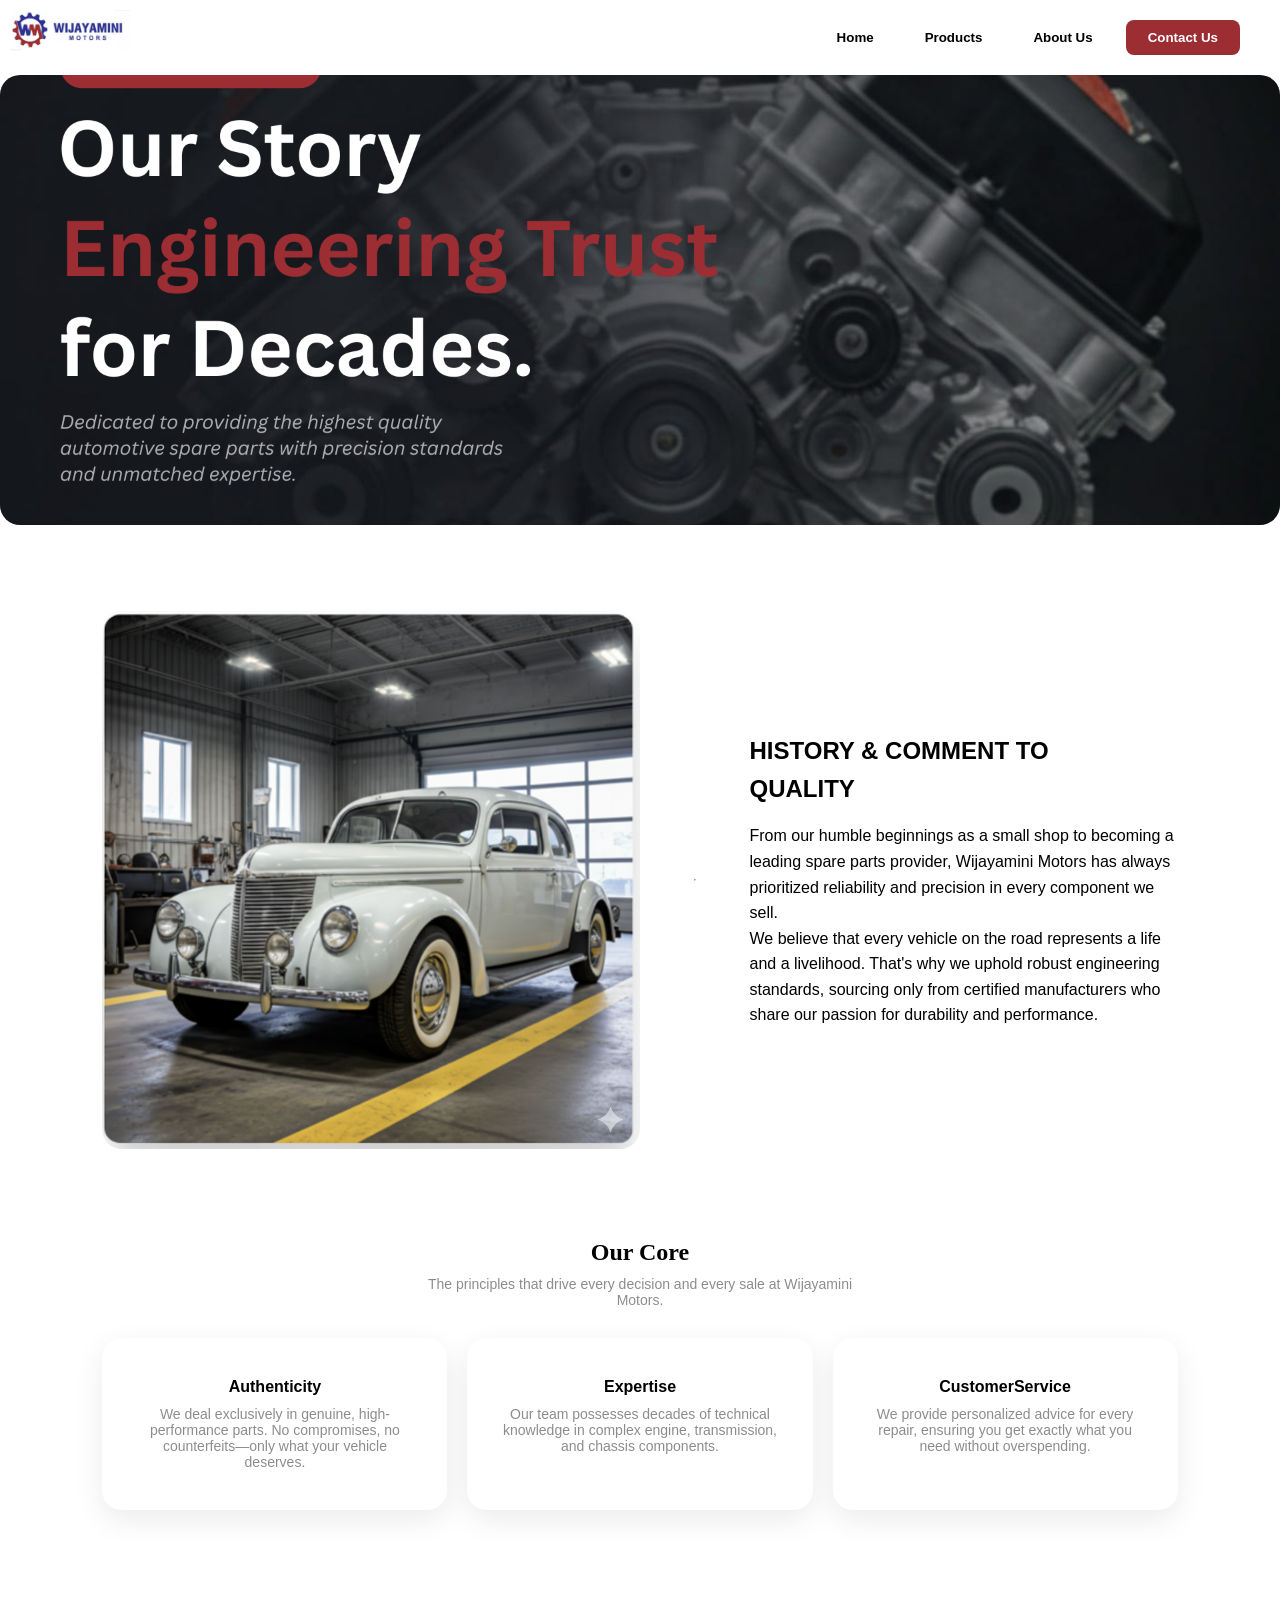
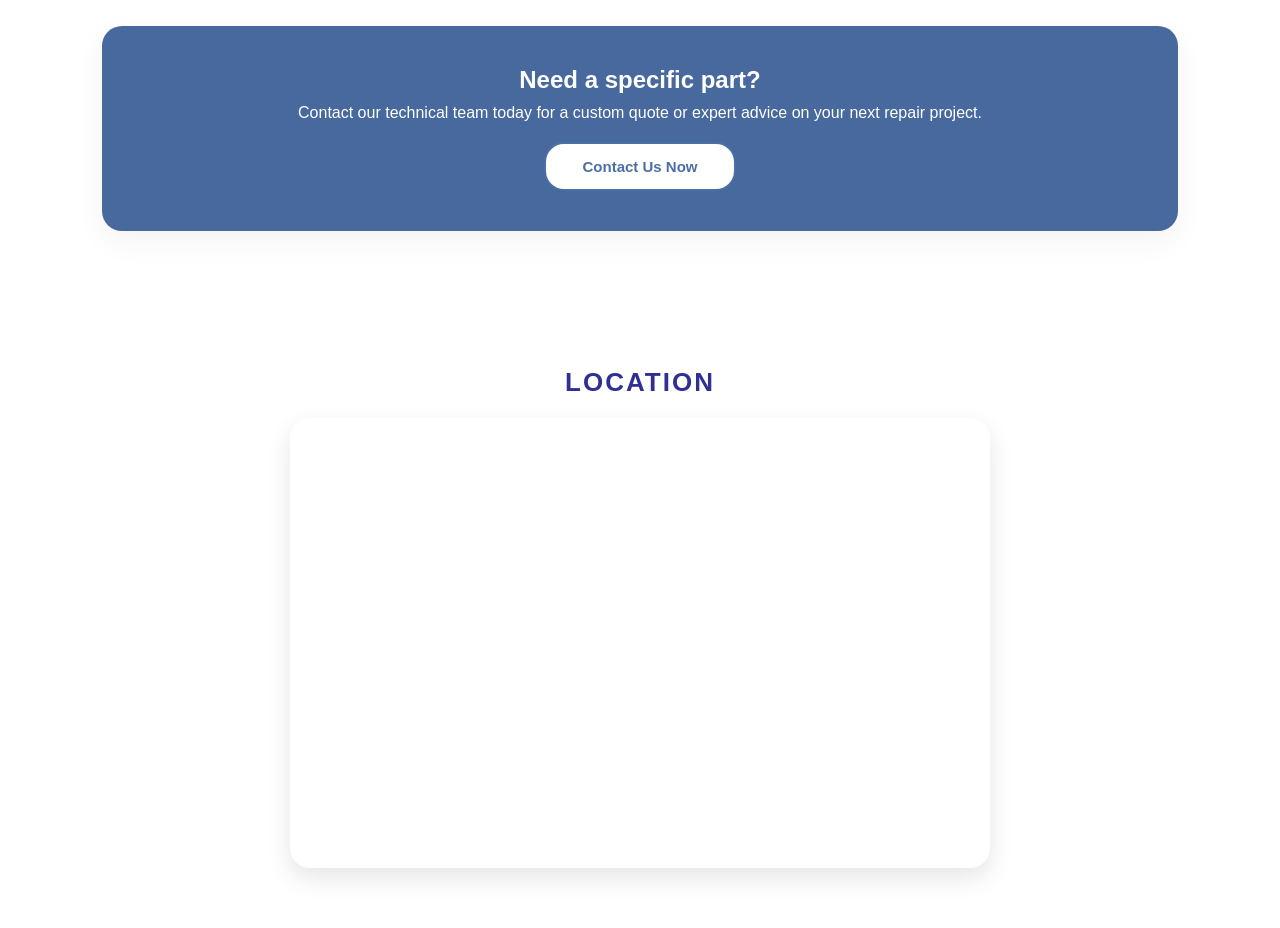
==== home.html @ 3d31163c "update the css and add the locathion for shop" ====
<html>
    <head>
        <title>wijayamini motors</title>
        <link rel="stylesheet" href="home.css">
        <meta charset="UTF-8">
        <meta name="viewport" content="width=device-width, initial-scale=1.0">

    </head>
    <body>
        <img src="image/logo.jpeg" class="logoImg">
        <div class="navigationBar">
            <button class="button1">Home</button>
            <button class="button1">Products</button>
            <button class="button1">About Us</button>
            <button class="button2">Contact Us</button>
        </div>
            <img src="image/home img 1.png" class="bgImg1">
        </div>
        <br><br>
        <DIV class="historyContainer">
            <img src="image/history img.png" style="width: 50%; height: auto;">
            <hr style="width: 2; background-color: black;">
                <div class="historyText">
                    <h2>HISTORY & COMMENT TO <BR> QUALITY</h2>
                    <p>From our humble beginnings as a small shop to
                    becoming a leading spare parts provider, Wijayamini Motors
                    has always prioritized reliability and precision in every
                    component we sell.
                    <br>
                    We believe that every vehicle on the road represents a life
                    and a livelihood. That's why we uphold robust engineering
                    standards, sourcing only from certified manufacturers who
                    share our passion for durability and performance.</p>
                </div>
        </DIV>
        <div class="ourCore">
            <h2>Our Core</h2>
            <p>The principles that drive every decision and every sale at Wijayamini <br> Motors.</p>
            <div class=""></div>
            <div class="textCards">
                <div class="textCard">
                    <h4>Authenticity</h4>
                    <p> We deal exclusively in genuine, high-performance parts.
                    No compromises, no counterfeits—only what your vehicle deserves.</p>
                </div>
                <div class="textCard">
                    <h4>Expertise</h4>
                    <p> Our team possesses decades of technical knowledge in complex
                    engine, transmission, and chassis components.</p>
                </div>
                <div class="textCard">
                    <h4>CustomerService</h4>
                    <p> We provide personalized advice for every repair, ensuring you
                    get exactly what you need without overspending.</p>
                </div>
            </div>
        </div>
        <br><br>
        <div class="contactUs">
            <h2>Need a specific part?</h2>
            <p>Contact our technical team today for a custom quote or expert
            advice on your next repair project.</p>
            <button class="contact-btn">Contact Us Now</button>
        </div>
        <br><br>
        <div class="map">
            <h3>location</h3>
            <iframe src="https://www.google.com/maps/embed?pb=!1m18!1m12!1m3!1d3958.1535231548773!2d80.01553762396166!3d7.223323614637593!2m3!1f0!2f0!3f0!3m2!1i1024!2i768!4f13.1!3m3!1m2!1s0x3ae2e3003543596d%3A0xdf229a0dd2193d03!2sWijayamini%20Motors!5e0!3m2!1sen!2slk!4v1770892536297!5m2!1sen!2slk" width="600" height="450" style="border:0;" allowfullscreen="" loading="lazy" referrerpolicy="no-referrer-when-downgrade"></iframe>
        </div>
    </body>
</html>
---- home.css ----
* {
    margin: 0;
    padding: 0;
    box-sizing: border-box;
}

body {
    background-color: white;
    font-family: Arial, Helvetica, sans-serif;
}

.logoImg {
    position: absolute;
    top: 10px;
    left: 10px;
    width: 120px;
    height: auto;
}

.navigationBar {
    display: flex;
    justify-content: flex-end;
    gap: 15px;
    padding: 20px 40px;
}

.button1 {
    border: none;
    background: none;
    font-weight: bold;
    padding: 10px 18px;
    cursor: pointer;
}

.button1:hover {
    background: #2E3094;
    border-radius: 8px;
    color: white;
}

.button1:active {
    background: #ffffff;
    border-radius: 8px;
    color: #9B2D33;
}

.button2 {
    border: none;
    background: #9B2D33;
    border-radius: 8px;
    color: white;
    padding: 10px 22px;
    font-weight: bold;
    cursor: pointer;
}

.bgImg1 {
    display: block;
    width: 100%;
    max-height: 450px;
    object-fit: cover;
    margin: auto;
    border-radius: 20px;
}

.historyContainer {
    display: flex;
    gap: 5%;
    justify-content: center;
    align-items: center;
    padding: 50px 8%;
}

.historyContainer img {
    width: 50%;
    height: auto;
    border-radius: 20px;
}

.historyText {
    flex: 1;
    font-size: 16px;
    line-height: 1.6;
}

.historyText h2 {
    margin-bottom: 15px;
}

.ourCore {
    padding: 40px 8%;
}

.ourCore h2 {
    text-align: center;
    font-family: Cambria, Georgia, serif;
    font-weight: bolder;
    margin-bottom: 10px;
}

.ourCore p {
    text-align: center;
    font-size: 14px;
    color: rgba(0, 0, 0, 0.45);
}

.textCards {
    display: flex;
    gap: 20px;
    margin-top: 30px;
}

.textCard {
    background: #ffffff;
    border-radius: 20px;
    padding: 40px 30px;
    box-shadow: 0 10px 30px rgba(0, 0, 0, 0.08);
    text-align: center;
    flex: 1;
    transition: transform 0.3s ease;
}

.textCard:hover {
    transform: translateY(-8px);
}

.textCards h4 {
    margin-bottom: 10px;
}

.contactUs {
    background: #47699E;
    border-radius: 20px;
    padding: 40px 8%;
    margin: 40px 8%;
    box-shadow: 0 10px 30px rgba(0, 0, 0, 0.05);
    text-align: center;
}

.contactUs h2 {
    color: #ffffff;
    font-weight: bold;
    margin-bottom: 10px;
}

.contactUs p {
    color: white;
    margin-bottom: 20px;
}

.contact-btn {
    background-color: #ffffff;
    color: #4a6fa5;
    border: 2px solid #4a6fa5;
    padding: 14px 36px;
    font-size: 15px;
    font-weight: 600;
    border-radius: 20px;
    cursor: pointer;
}

.map {
    text-align: center;
    padding: 60px 0;
}

.map h3 {
    font-size: 26px;
    margin-bottom: 20px;
    letter-spacing: 2px;
    color: #2E3094;
    text-transform: uppercase;
}

.map iframe {
    width: 90%;
    max-width: 700px;
    height: 450px;
    border-radius: 20px;
    box-shadow: 0 10px 25px rgba(0, 0, 0, 0.1);
}
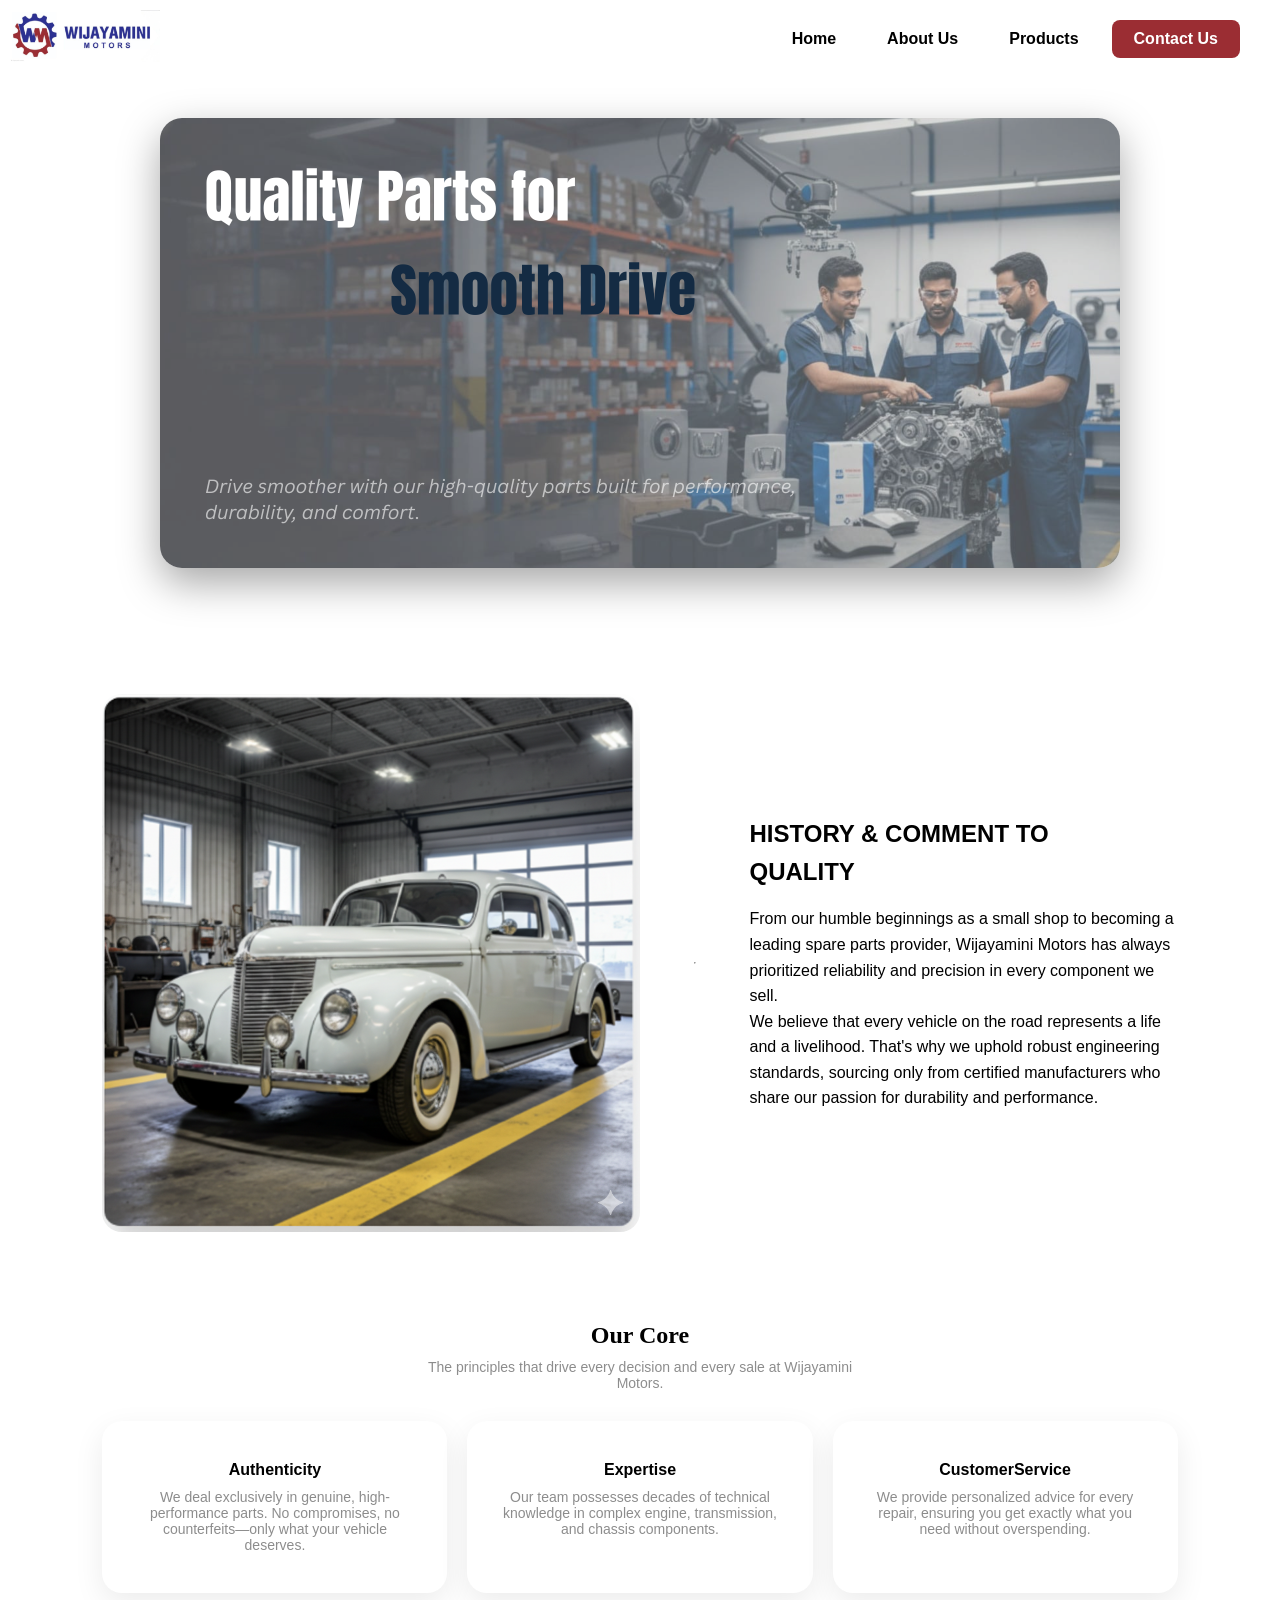
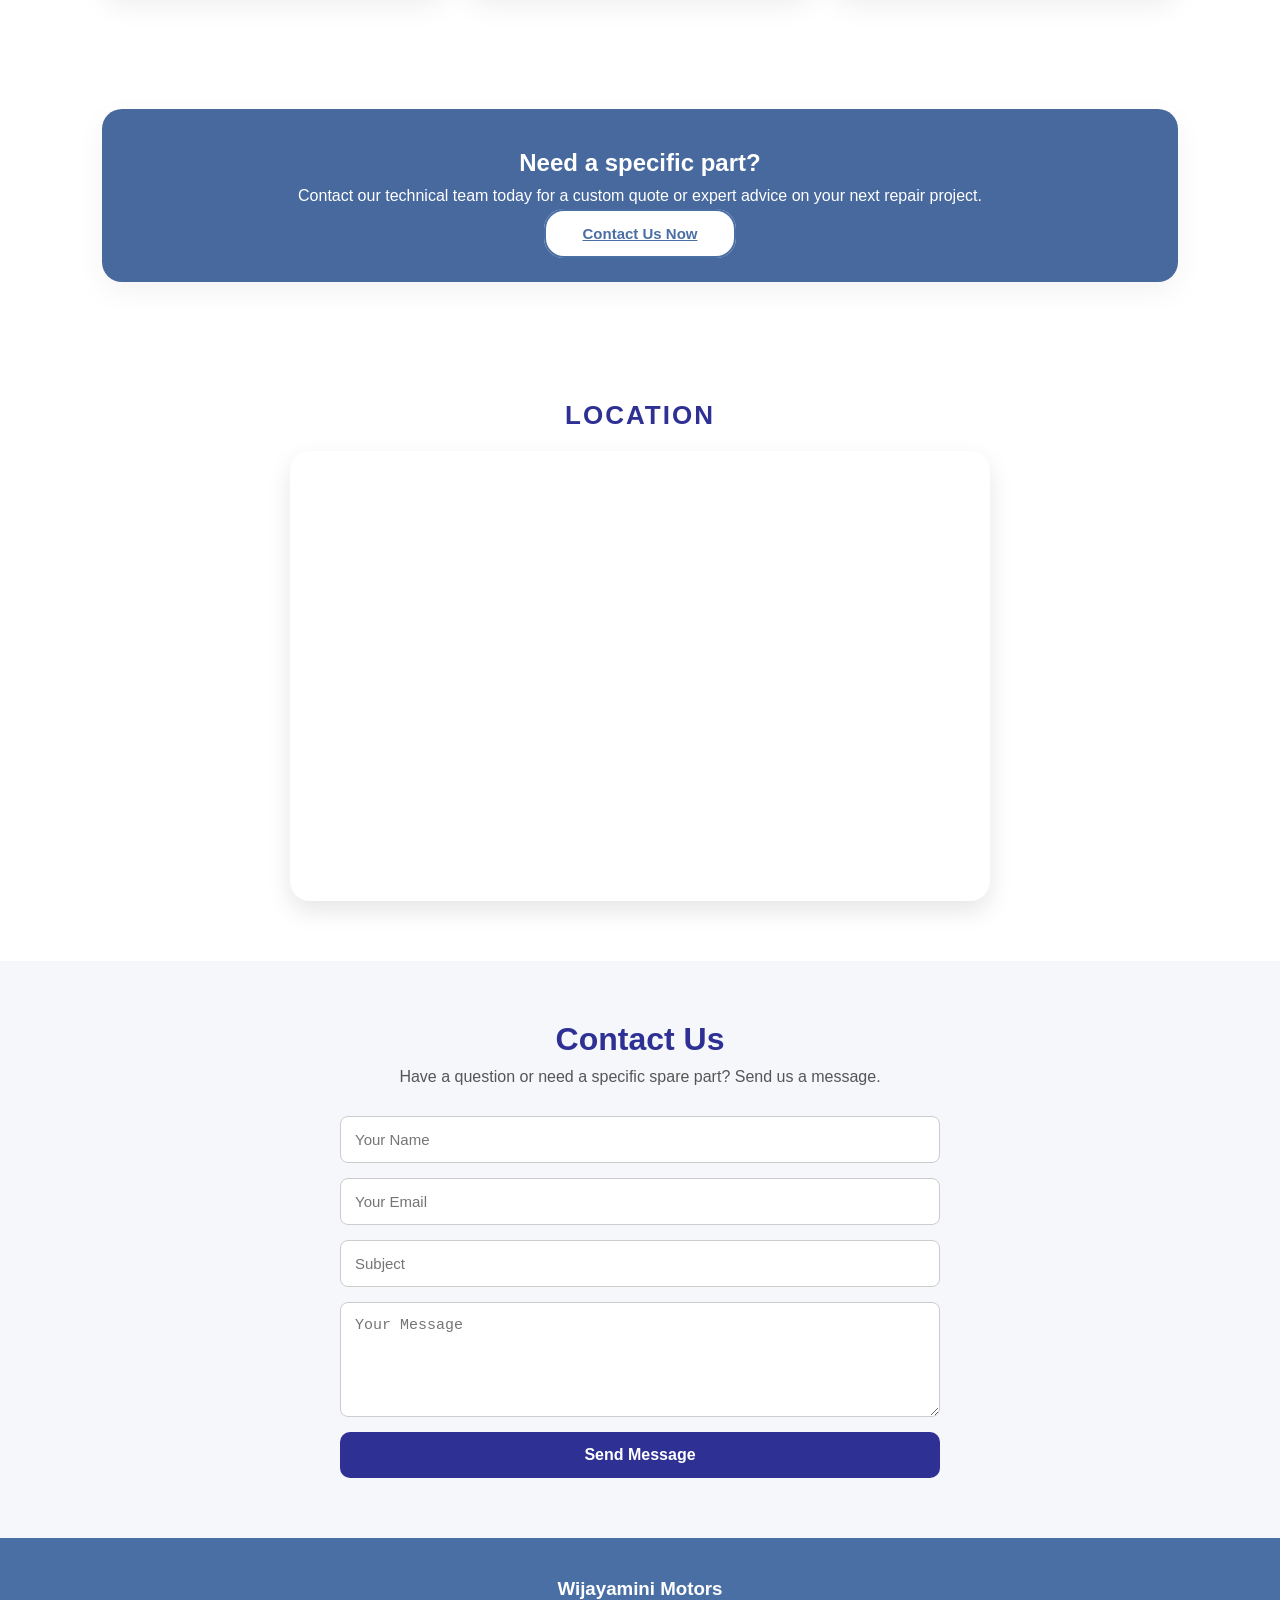
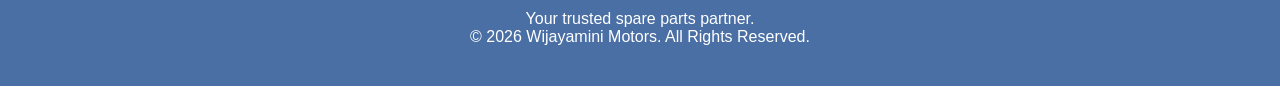
==== commit 8c78b9f3: "update the nav bar" ====
--- a/home.html
+++ b/home.html
@@ -7,16 +7,19 @@
 
     </head>
     <body>
+        
+        <div class="navigationBar">
+            <a href="#home" class="navLink">Home</a>
+            <a href="#about" class="navLink">About Us</a>
+            <a href="#products" class="navLink">Products</a>
+            <a href="#contact" class="navLink navBtn">Contact Us</a>
+        </div>
         <img src="image/logo.jpeg" class="logoImg">
-        <div class="navigationBar">
-            <button class="button1">Home</button>
-            <button class="button1">Products</button>
-            <button class="button1">About Us</button>
-            <button class="button2">Contact Us</button>
-        </div>
-            <img src="image/home img 1.png" class="bgImg1">
+            <h1 id="home"></h1>
+            <img src="image/home img 2.png" class="bgImg1">
         </div>
         <br><br>
+        <h1 id="about"></h1>
         <DIV class="historyContainer">
             <img src="image/history img.png" style="width: 50%; height: auto;">
             <hr style="width: 2; background-color: black;">
@@ -33,6 +36,7 @@
                     share our passion for durability and performance.</p>
                 </div>
         </DIV>
+        <h1 id="products"></h1>
         <div class="ourCore">
             <h2>Our Core</h2>
             <p>The principles that drive every decision and every sale at Wijayamini <br> Motors.</p>
@@ -60,12 +64,35 @@
             <h2>Need a specific part?</h2>
             <p>Contact our technical team today for a custom quote or expert
             advice on your next repair project.</p>
-            <button class="contact-btn">Contact Us Now</button>
+            <a href="#contact" class="contact-btn">Contact Us Now</a>
         </div>
-        <br><br>
+        <br>
         <div class="map">
             <h3>location</h3>
             <iframe src="https://www.google.com/maps/embed?pb=!1m18!1m12!1m3!1d3958.1535231548773!2d80.01553762396166!3d7.223323614637593!2m3!1f0!2f0!3f0!3m2!1i1024!2i768!4f13.1!3m3!1m2!1s0x3ae2e3003543596d%3A0xdf229a0dd2193d03!2sWijayamini%20Motors!5e0!3m2!1sen!2slk!4v1770892536297!5m2!1sen!2slk" width="600" height="450" style="border:0;" allowfullscreen="" loading="lazy" referrerpolicy="no-referrer-when-downgrade"></iframe>
         </div>
+        <h1 id="contact"></h1>
+        <div class="contactSection">
+            <h2>Contact Us</h2>
+            <p>Have a question or need a specific spare part? Send us a message.</p>
+
+            <form class="contactForm">
+                <input type="text" placeholder="Your Name" required>
+                <input type="email" placeholder="Your Email" required>
+                <input type="text" placeholder="Subject">
+                <textarea placeholder="Your Message" rows="5"></textarea>
+                <button type="submit">Send Message</button>
+            </form>
+        </div>
+        <footer class="footer">
+            <div class="footerContent">
+                <h3>Wijayamini Motors</h3>
+                <p>Your trusted spare parts partner.</p>
+                <p class="copyright">
+                    © 2026 Wijayamini Motors. All Rights Reserved.
+                </p>
+            </div>
+        </footer>
+
     </body>
 </html>
--- a/home.css
+++ b/home.css
@@ -13,56 +13,74 @@
     position: absolute;
     top: 10px;
     left: 10px;
-    width: 120px;
+    width: 150px;
     height: auto;
 }
 
 .navigationBar {
+    background-color: #ffffff;
+    position: sticky;
+    top: 0;
     display: flex;
     justify-content: flex-end;
     gap: 15px;
     padding: 20px 40px;
 }
 
-.button1 {
+.navLink {
+    text-decoration: none;
     border: none;
     background: none;
     font-weight: bold;
     padding: 10px 18px;
     cursor: pointer;
-}
-
-.button1:hover {
+    color: black;
+    border-radius: 8px;
+    transition: 0.3s ease;
+}
+
+.navLink:hover {
     background: #2E3094;
-    border-radius: 8px;
-    color: white;
-}
-
-.button1:active {
+    color: white;
+}
+
+.navLink:active {
     background: #ffffff;
-    border-radius: 8px;
     color: #9B2D33;
 }
 
-.button2 {
-    border: none;
+.navBtn {
+    text-decoration: none;
     background: #9B2D33;
     border-radius: 8px;
     color: white;
     padding: 10px 22px;
     font-weight: bold;
-    cursor: pointer;
+    transition: 0.3s ease;
+}
+
+.navBtn:hover {
+    background: #7f2227;
 }
 
 .bgImg1 {
     display: block;
-    width: 100%;
+    height: 100%;
+    width: auto;
     max-height: 450px;
+
+    margin: 40px auto;
+
+    border-radius: 22px;
+
     object-fit: cover;
-    margin: auto;
-    border-radius: 20px;
-}
-
+
+    /* Soft shadow for depth */
+    box-shadow: 0 15px 40px rgba(0, 0, 0, 0.35);
+
+    /* Smooth hover animation */
+    transition: transform 0.5s ease, box-shadow 0.5s ease;
+}
 .historyContainer {
     display: flex;
     gap: 5%;
@@ -179,3 +197,158 @@
     border-radius: 20px;
     box-shadow: 0 10px 25px rgba(0, 0, 0, 0.1);
 }
+.contactSection {
+    background: #f5f7fb;
+    padding: 60px 10%;
+    text-align: center;
+}
+
+.contactSection h2 {
+    font-size: 32px;
+    margin-bottom: 10px;
+    color: #2E3094;
+}
+
+.contactSection p {
+    color: #555;
+    margin-bottom: 30px;
+}
+
+.contactForm {
+    max-width: 600px;
+    margin: auto;
+    display: flex;
+    flex-direction: column;
+    gap: 15px;
+}
+
+.contactForm input,
+.contactForm textarea {
+    padding: 14px;
+    border-radius: 8px;
+    border: 1px solid #ccc;
+    font-size: 15px;
+}
+
+.contactForm input:focus,
+.contactForm textarea:focus {
+    outline: none;
+    border-color: #2E3094;
+}
+
+.contactForm button {
+    background: #2E3094;
+    color: white;
+    border: none;
+    padding: 14px;
+    border-radius: 10px;
+    font-size: 16px;
+    cursor: pointer;
+    font-weight: bold;
+}
+
+.contactForm button:hover {
+    background: #1f2270;
+}
+
+.footer {
+    background: #4a6fa5;
+    color: white;
+    padding: 40px 10%;
+    text-align: center;
+}
+
+.footerContent h3 {
+    margin-bottom: 10px;
+}
+
+.footerLinks {
+    margin: 20px 0;
+}
+
+.footerLinks a {
+    color: white;
+    margin: 0 12px;
+    text-decoration: none;
+    font-weight: 500;
+}
+
+.footerLinks a:hover {
+    text-decoration: underline;
+}
+
+copyright {
+    font-size: 14px;
+    color: #aaa;
+}
+@media (max-width: 900px) {
+
+    .navigationBar {
+        justify-content: center;
+        flex-wrap: wrap;
+        gap: 10px;
+    }
+
+    .historyContainer {
+        flex-direction: column;
+        padding: 40px 5%;
+    }
+
+    .historyContainer img {
+        width: 100%;
+    }
+
+    .textCards {
+        flex-direction: column;
+    }
+
+    .bgImg1 {
+        max-height: 300px;
+    }
+
+    .map iframe {
+        height: 350px;
+    }
+}
+
+@media (max-width: 600px) {
+
+    .logoImg {
+        position: static;
+        display: block;
+        margin: 10px auto;
+    }
+
+    .navigationBar {
+        padding: 10px;
+    }
+
+    .button1,
+    .button2 {
+        padding: 8px 14px;
+        font-size: 14px;
+    }
+
+    .ourCore h2,
+    .contactUs h2,
+    .contactSection h2 {
+        font-size: 24px;
+    }
+
+    .historyText {
+        font-size: 14px;
+    }
+
+    .contactForm {
+        width: 100%;
+    }
+
+    .map iframe {
+        height: 280px;
+    }
+
+    footer {
+        padding: 30px 5%;
+    }
+}
+
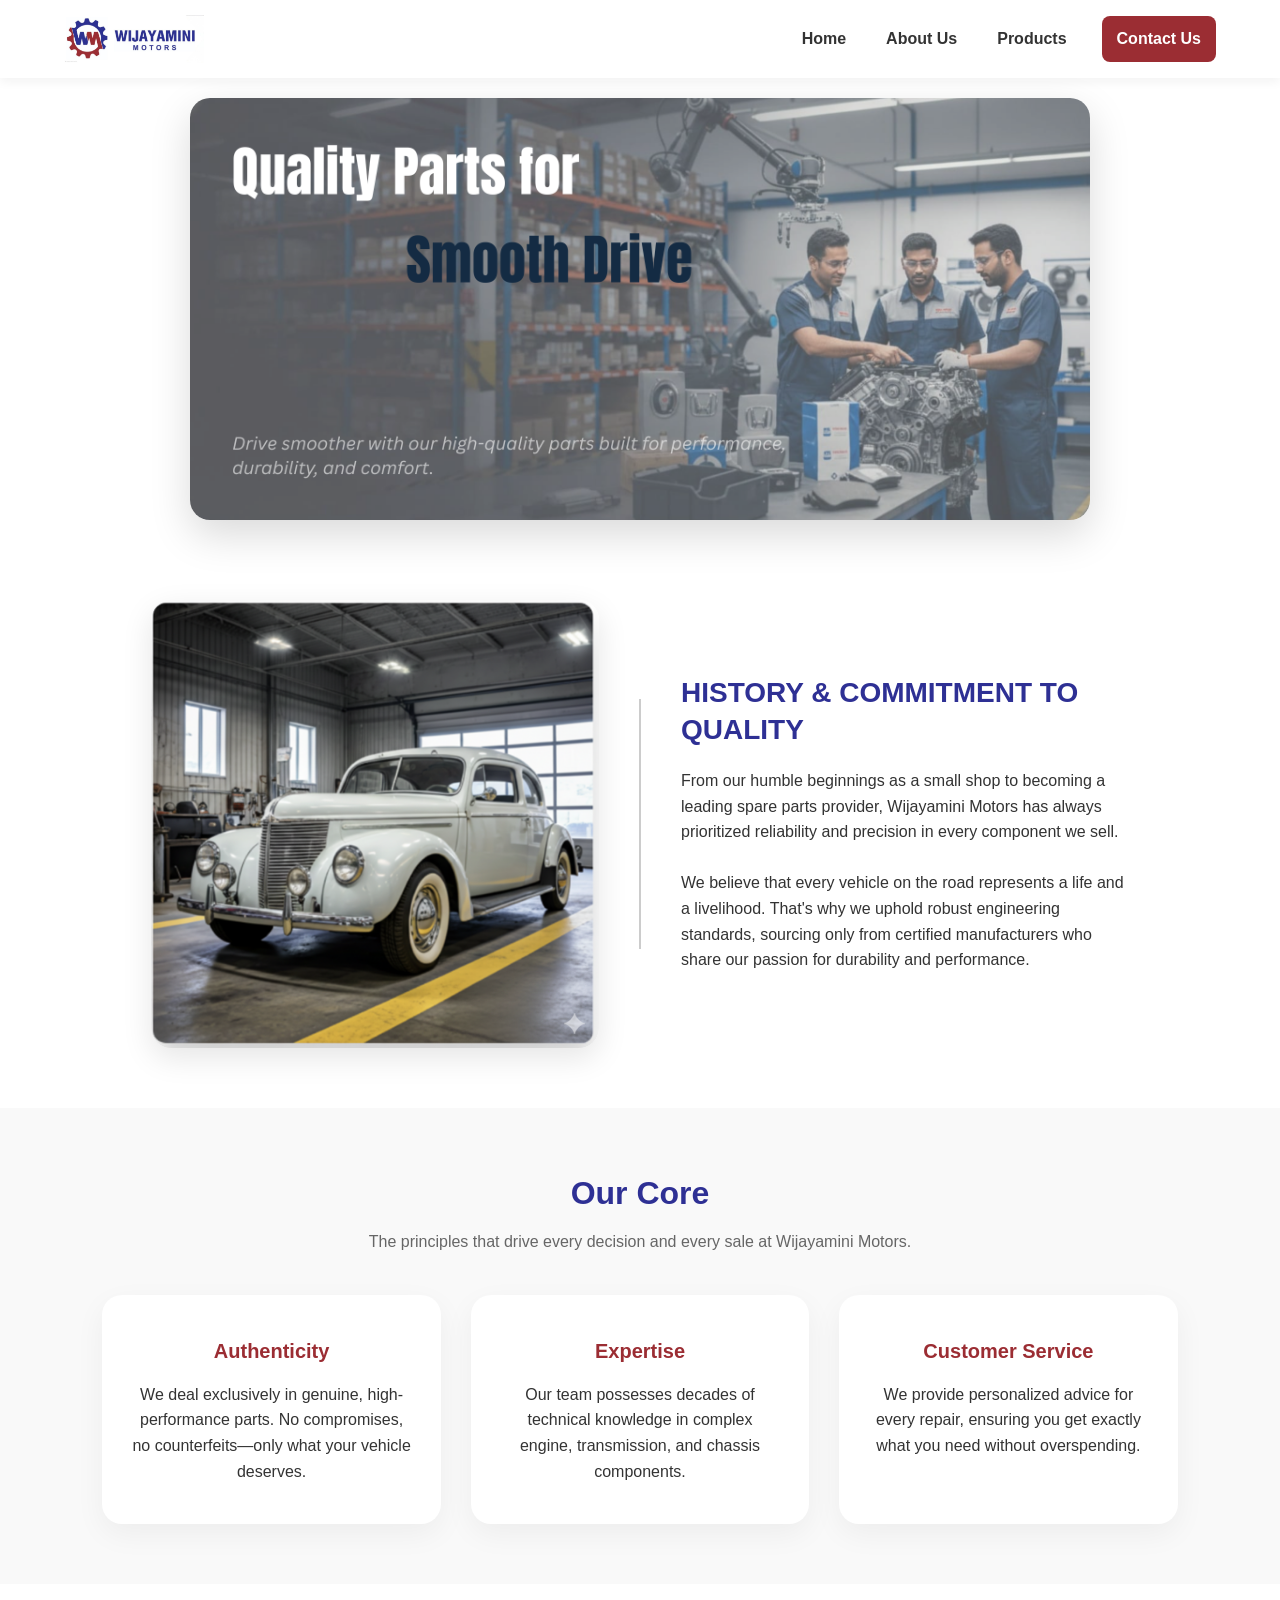
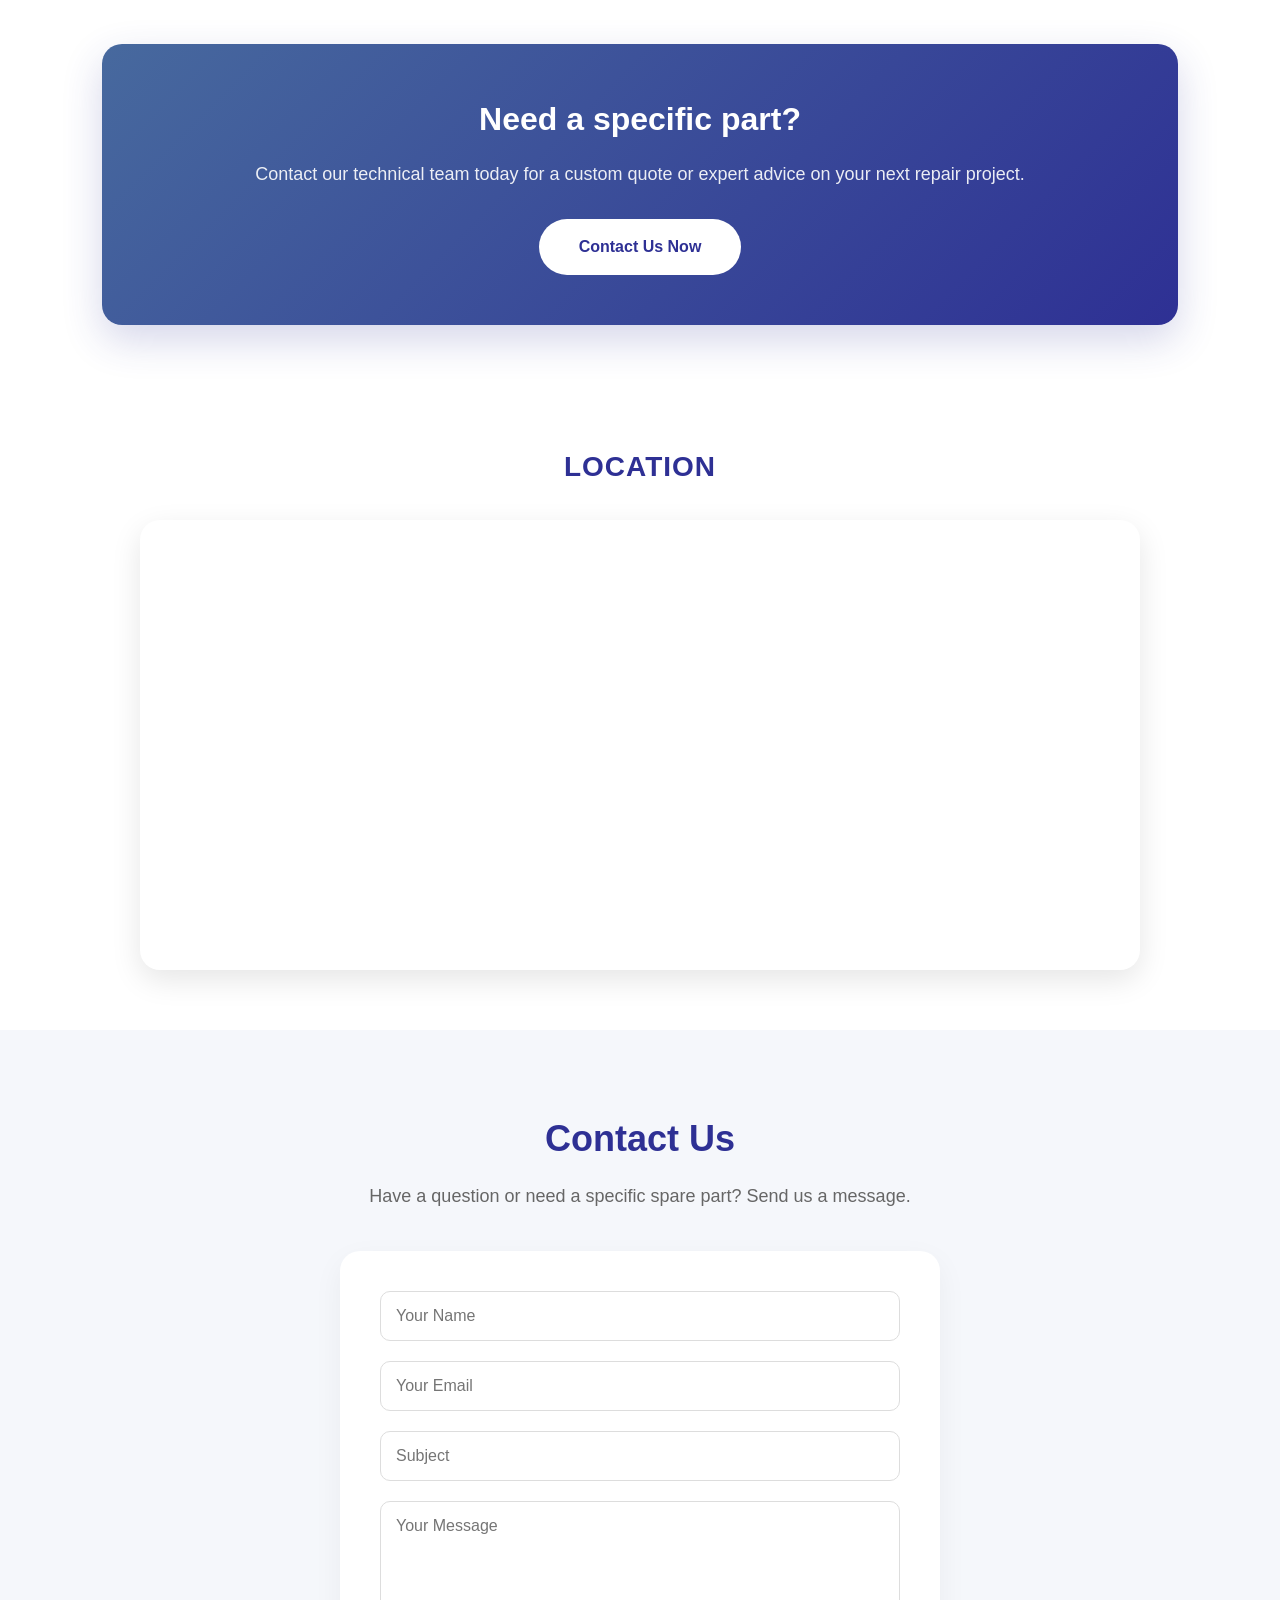
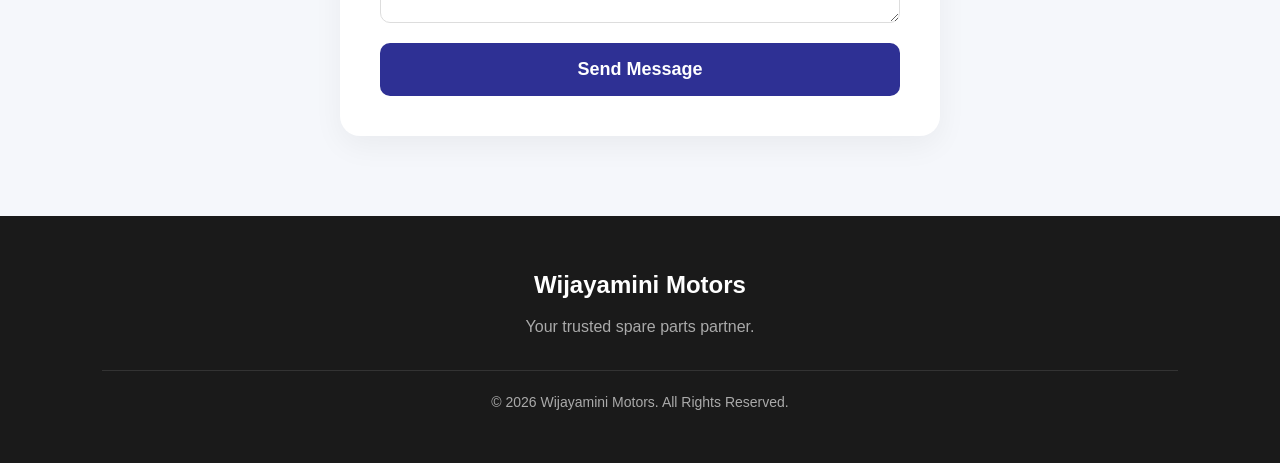
==== commit d241aa1d: "responsive the website" ====
--- a/home.html
+++ b/home.html
@@ -1,78 +1,82 @@
-<html>
+<!DOCTYPE html>
+<html lang="en">
     <head>
-        <title>wijayamini motors</title>
+        <title>Wijayamini Motors</title>
         <link rel="stylesheet" href="home.css">
         <meta charset="UTF-8">
         <meta name="viewport" content="width=device-width, initial-scale=1.0">
-
     </head>
     <body>
         
         <div class="navigationBar">
-            <a href="#home" class="navLink">Home</a>
-            <a href="#about" class="navLink">About Us</a>
-            <a href="#products" class="navLink">Products</a>
-            <a href="#contact" class="navLink navBtn">Contact Us</a>
+            <img src="image/logo.jpeg" class="logoImg" alt="Wijayamini Motors Logo">
+            <div class="navLinks">
+                <a href="#home" class="navLink">Home</a>
+                <a href="#about" class="navLink">About Us</a>
+                <a href="#products" class="navLink">Products</a>
+                <a href="#contact" class="navLink navBtn">Contact Us</a>
+            </div>
         </div>
-        <img src="image/logo.jpeg" class="logoImg">
-            <h1 id="home"></h1>
-            <img src="image/home img 2.png" class="bgImg1">
+        
+        <h1 id="home" style="display: none;">Home</h1>
+        <div class="heroSection">
+            <img src="image/home img 2.png" class="bgImg1" alt="Home Image">
         </div>
-        <br><br>
-        <h1 id="about"></h1>
-        <DIV class="historyContainer">
-            <img src="image/history img.png" style="width: 50%; height: auto;">
-            <hr style="width: 2; background-color: black;">
-                <div class="historyText">
-                    <h2>HISTORY & COMMENT TO <BR> QUALITY</h2>
-                    <p>From our humble beginnings as a small shop to
-                    becoming a leading spare parts provider, Wijayamini Motors
-                    has always prioritized reliability and precision in every
-                    component we sell.
-                    <br>
-                    We believe that every vehicle on the road represents a life
-                    and a livelihood. That's why we uphold robust engineering
-                    standards, sourcing only from certified manufacturers who
-                    share our passion for durability and performance.</p>
-                </div>
-        </DIV>
-        <h1 id="products"></h1>
-        <div class="ourCore">
+        
+        <div id="about" class="historyContainer">
+            <img src="image/history img.png" alt="History Image">
+            <hr class="verticalDivider">
+            <div class="historyText">
+                <h2>HISTORY & COMMITMENT TO <br> QUALITY</h2>
+                <p>From our humble beginnings as a small shop to
+                becoming a leading spare parts provider, Wijayamini Motors
+                has always prioritized reliability and precision in every
+                component we sell.
+                <br><br>
+                We believe that every vehicle on the road represents a life
+                and a livelihood. That's why we uphold robust engineering
+                standards, sourcing only from certified manufacturers who
+                share our passion for durability and performance.</p>
+            </div>
+        </div>
+
+        <div id="products" class="ourCore">
             <h2>Our Core</h2>
-            <p>The principles that drive every decision and every sale at Wijayamini <br> Motors.</p>
-            <div class=""></div>
+            <p>The principles that drive every decision and every sale at Wijayamini Motors.</p>
             <div class="textCards">
                 <div class="textCard">
                     <h4>Authenticity</h4>
-                    <p> We deal exclusively in genuine, high-performance parts.
+                    <p>We deal exclusively in genuine, high-performance parts.
                     No compromises, no counterfeits—only what your vehicle deserves.</p>
                 </div>
                 <div class="textCard">
                     <h4>Expertise</h4>
-                    <p> Our team possesses decades of technical knowledge in complex
+                    <p>Our team possesses decades of technical knowledge in complex
                     engine, transmission, and chassis components.</p>
                 </div>
                 <div class="textCard">
-                    <h4>CustomerService</h4>
-                    <p> We provide personalized advice for every repair, ensuring you
+                    <h4>Customer Service</h4>
+                    <p>We provide personalized advice for every repair, ensuring you
                     get exactly what you need without overspending.</p>
                 </div>
             </div>
         </div>
-        <br><br>
+
         <div class="contactUs">
             <h2>Need a specific part?</h2>
             <p>Contact our technical team today for a custom quote or expert
             advice on your next repair project.</p>
             <a href="#contact" class="contact-btn">Contact Us Now</a>
         </div>
-        <br>
+
         <div class="map">
-            <h3>location</h3>
-            <iframe src="https://www.google.com/maps/embed?pb=!1m18!1m12!1m3!1d3958.1535231548773!2d80.01553762396166!3d7.223323614637593!2m3!1f0!2f0!3f0!3m2!1i1024!2i768!4f13.1!3m3!1m2!1s0x3ae2e3003543596d%3A0xdf229a0dd2193d03!2sWijayamini%20Motors!5e0!3m2!1sen!2slk!4v1770892536297!5m2!1sen!2slk" width="600" height="450" style="border:0;" allowfullscreen="" loading="lazy" referrerpolicy="no-referrer-when-downgrade"></iframe>
+            <h3>Location</h3>
+            <div class="mapContainer">
+                <iframe src="https://www.google.com/maps/embed?pb=!1m18!1m12!1m3!1d3958.1535231548773!2d80.01553762396166!3d7.223323614637593!2m3!1f0!2f0!3f0!3m2!1i1024!2i768!4f13.1!3m3!1m2!1s0x3ae2e3003543596d%3A0xdf229a0dd2193d03!2sWijayamini%20Motors!5e0!3m2!1sen!2slk!4v1770892536297!5m2!1sen!2slk" width="600" height="450" style="border:0;" allowfullscreen="" loading="lazy" referrerpolicy="no-referrer-when-downgrade"></iframe>
+            </div>
         </div>
-        <h1 id="contact"></h1>
-        <div class="contactSection">
+
+        <div id="contact" class="contactSection">
             <h2>Contact Us</h2>
             <p>Have a question or need a specific spare part? Send us a message.</p>
 
@@ -84,6 +88,7 @@
                 <button type="submit">Send Message</button>
             </form>
         </div>
+
         <footer class="footer">
             <div class="footerContent">
                 <h3>Wijayamini Motors</h3>
--- a/home.css
+++ b/home.css
@@ -4,17 +4,15 @@
     box-sizing: border-box;
 }
 
+html {
+    scroll-behavior: smooth;
+}
+
 body {
     background-color: white;
-    font-family: Arial, Helvetica, sans-serif;
-}
-
-.logoImg {
-    position: absolute;
-    top: 10px;
-    left: 10px;
-    width: 150px;
-    height: auto;
+    font-family: 'Segoe UI', Arial, Helvetica, sans-serif;
+    color: #333;
+    line-height: 1.6;
 }
 
 .navigationBar {
@@ -22,21 +20,32 @@
     position: sticky;
     top: 0;
     display: flex;
-    justify-content: flex-end;
-    gap: 15px;
-    padding: 20px 40px;
+    justify-content: space-between;
+    align-items: center;
+    padding: 15px 5%;
+    z-index: 1000;
+    box-shadow: 0 4px 10px rgba(0, 0, 0, 0.05);
+}
+
+.logoImg {
+    width: 140px;
+    height: auto;
+}
+
+.navLinks {
+    display: flex;
+    gap: 10px;
+    align-items: center;
 }
 
 .navLink {
     text-decoration: none;
-    border: none;
-    background: none;
-    font-weight: bold;
-    padding: 10px 18px;
+    font-weight: 600;
+    padding: 10px 15px;
     cursor: pointer;
-    color: black;
+    color: #333;
     border-radius: 8px;
-    transition: 0.3s ease;
+    transition: all 0.3s ease;
 }
 
 .navLink:hover {
@@ -44,174 +53,197 @@
     color: white;
 }
 
-.navLink:active {
-    background: #ffffff;
-    color: #9B2D33;
-}
-
 .navBtn {
-    text-decoration: none;
     background: #9B2D33;
-    border-radius: 8px;
     color: white;
-    padding: 10px 22px;
-    font-weight: bold;
-    transition: 0.3s ease;
+    margin-left: 10px;
 }
 
 .navBtn:hover {
     background: #7f2227;
 }
 
+.heroSection {
+    padding: 20px 5%;
+    display: flex;
+    justify-content: center;
+}
+
 .bgImg1 {
     display: block;
-    height: 100%;
-    width: auto;
-    max-height: 450px;
-
-    margin: 40px auto;
-
-    border-radius: 22px;
-
+    width: 100%;
+    max-width: 900px;
+    height: auto;
+    border-radius: 20px;
     object-fit: cover;
-
-    /* Soft shadow for depth */
-    box-shadow: 0 15px 40px rgba(0, 0, 0, 0.35);
-
-    /* Smooth hover animation */
-    transition: transform 0.5s ease, box-shadow 0.5s ease;
-}
+    box-shadow: 0 15px 40px rgba(0, 0, 0, 0.15);
+    transition: transform 0.3s ease;
+}
+
 .historyContainer {
     display: flex;
-    gap: 5%;
+    gap: 40px;
     justify-content: center;
     align-items: center;
-    padding: 50px 8%;
+    padding: 60px 8%;
+    max-width: 1200px;
+    margin: 0 auto;
 }
 
 .historyContainer img {
-    width: 50%;
+    width: 45%;
     height: auto;
     border-radius: 20px;
+    box-shadow: 0 10px 30px rgba(0, 0, 0, 0.1);
+}
+
+.verticalDivider {
+    width: 2px;
+    height: 250px;
+    background-color: #ccc;
+    border: none;
 }
 
 .historyText {
-    flex: 1;
+    width: 45%;
     font-size: 16px;
-    line-height: 1.6;
 }
 
 .historyText h2 {
-    margin-bottom: 15px;
+    margin-bottom: 20px;
+    color: #2E3094;
+    font-size: 28px;
+    line-height: 1.3;
 }
 
 .ourCore {
-    padding: 40px 8%;
+    padding: 60px 8%;
+    background-color: #f9f9f9;
 }
 
 .ourCore h2 {
     text-align: center;
-    font-family: Cambria, Georgia, serif;
-    font-weight: bolder;
+    font-size: 32px;
+    color: #2E3094;
     margin-bottom: 10px;
 }
 
-.ourCore p {
-    text-align: center;
-    font-size: 14px;
-    color: rgba(0, 0, 0, 0.45);
+.ourCore > p {
+    text-align: center;
+    font-size: 16px;
+    color: #666;
+    margin-bottom: 40px;
 }
 
 .textCards {
-    display: flex;
-    gap: 20px;
-    margin-top: 30px;
+    display: grid;
+    grid-template-columns: repeat(3, 1fr);
+    gap: 30px;
+    max-width: 1200px;
+    margin: 0 auto;
 }
 
 .textCard {
     background: #ffffff;
     border-radius: 20px;
     padding: 40px 30px;
-    box-shadow: 0 10px 30px rgba(0, 0, 0, 0.08);
-    text-align: center;
-    flex: 1;
-    transition: transform 0.3s ease;
+    box-shadow: 0 10px 30px rgba(0, 0, 0, 0.05);
+    text-align: center;
+    transition: transform 0.3s ease, box-shadow 0.3s ease;
 }
 
 .textCard:hover {
-    transform: translateY(-8px);
-}
-
-.textCards h4 {
-    margin-bottom: 10px;
+    transform: translateY(-10px);
+    box-shadow: 0 15px 40px rgba(0, 0, 0, 0.1);
+}
+
+.textCard h4 {
+    margin-bottom: 15px;
+    font-size: 20px;
+    color: #9B2D33;
 }
 
 .contactUs {
-    background: #47699E;
-    border-radius: 20px;
-    padding: 40px 8%;
-    margin: 40px 8%;
-    box-shadow: 0 10px 30px rgba(0, 0, 0, 0.05);
-    text-align: center;
+    background: linear-gradient(135deg, #47699E, #2E3094);
+    border-radius: 20px;
+    padding: 50px 8%;
+    margin: 60px 8%;
+    text-align: center;
+    color: white;
+    box-shadow: 0 15px 40px rgba(46, 48, 148, 0.2);
 }
 
 .contactUs h2 {
-    color: #ffffff;
+    font-size: 32px;
+    margin-bottom: 15px;
+}
+
+.contactUs p {
+    font-size: 18px;
+    margin-bottom: 30px;
+    opacity: 0.9;
+}
+
+.contact-btn {
+    display: inline-block;
+    background-color: #ffffff;
+    color: #2E3094;
+    text-decoration: none;
+    padding: 15px 40px;
+    font-size: 16px;
     font-weight: bold;
-    margin-bottom: 10px;
-}
-
-.contactUs p {
-    color: white;
-    margin-bottom: 20px;
-}
-
-.contact-btn {
-    background-color: #ffffff;
-    color: #4a6fa5;
-    border: 2px solid #4a6fa5;
-    padding: 14px 36px;
-    font-size: 15px;
-    font-weight: 600;
-    border-radius: 20px;
-    cursor: pointer;
+    border-radius: 30px;
+    transition: all 0.3s ease;
+}
+
+.contact-btn:hover {
+    background-color: #f0f0f0;
+    transform: scale(1.05);
 }
 
 .map {
     text-align: center;
-    padding: 60px 0;
+    padding: 60px 8%;
 }
 
 .map h3 {
-    font-size: 26px;
-    margin-bottom: 20px;
-    letter-spacing: 2px;
+    font-size: 28px;
+    margin-bottom: 30px;
     color: #2E3094;
     text-transform: uppercase;
+    letter-spacing: 1px;
+}
+
+.mapContainer {
+    max-width: 1000px;
+    margin: 0 auto;
+    border-radius: 20px;
+    overflow: hidden;
+    box-shadow: 0 10px 30px rgba(0, 0, 0, 0.1);
 }
 
 .map iframe {
-    width: 90%;
-    max-width: 700px;
+    width: 100%;
     height: 450px;
-    border-radius: 20px;
-    box-shadow: 0 10px 25px rgba(0, 0, 0, 0.1);
-}
+    display: block;
+}
+
 .contactSection {
     background: #f5f7fb;
-    padding: 60px 10%;
+    padding: 80px 8%;
     text-align: center;
 }
 
 .contactSection h2 {
-    font-size: 32px;
-    margin-bottom: 10px;
+    font-size: 36px;
     color: #2E3094;
-}
-
-.contactSection p {
-    color: #555;
-    margin-bottom: 30px;
+    margin-bottom: 15px;
+}
+
+.contactSection > p {
+    color: #666;
+    font-size: 18px;
+    margin-bottom: 40px;
 }
 
 .contactForm {
@@ -219,15 +251,22 @@
     margin: auto;
     display: flex;
     flex-direction: column;
-    gap: 15px;
+    gap: 20px;
+    background: white;
+    padding: 40px;
+    border-radius: 20px;
+    box-shadow: 0 10px 30px rgba(0, 0, 0, 0.05);
 }
 
 .contactForm input,
 .contactForm textarea {
-    padding: 14px;
-    border-radius: 8px;
-    border: 1px solid #ccc;
-    font-size: 15px;
+    width: 100%;
+    padding: 15px;
+    border-radius: 10px;
+    border: 1px solid #ddd;
+    font-size: 16px;
+    font-family: inherit;
+    transition: border-color 0.3s;
 }
 
 .contactForm input:focus,
@@ -240,11 +279,12 @@
     background: #2E3094;
     color: white;
     border: none;
-    padding: 14px;
+    padding: 16px;
     border-radius: 10px;
-    font-size: 16px;
+    font-size: 18px;
+    font-weight: bold;
     cursor: pointer;
-    font-weight: bold;
+    transition: background 0.3s ease;
 }
 
 .contactForm button:hover {
@@ -252,103 +292,113 @@
 }
 
 .footer {
-    background: #4a6fa5;
+    background: #1a1a1a;
     color: white;
-    padding: 40px 10%;
+    padding: 50px 8% 30px;
     text-align: center;
 }
 
 .footerContent h3 {
+    font-size: 24px;
     margin-bottom: 10px;
-}
-
-.footerLinks {
-    margin: 20px 0;
-}
-
-.footerLinks a {
-    color: white;
-    margin: 0 12px;
-    text-decoration: none;
-    font-weight: 500;
-}
-
-.footerLinks a:hover {
-    text-decoration: underline;
-}
-
-copyright {
+    color: #fff;
+}
+
+.footerContent p {
+    color: #aaa;
+    margin-bottom: 20px;
+}
+
+.copyright {
     font-size: 14px;
-    color: #aaa;
-}
-@media (max-width: 900px) {
-
+    border-top: 1px solid #333;
+    padding-top: 20px;
+    margin-top: 30px;
+}
+
+/* Responsive Media Queries */
+@media (max-width: 992px) {
+    .textCards {
+        grid-template-columns: repeat(2, 1fr);
+    }
+    
+    .historyContainer {
+        gap: 30px;
+    }
+}
+
+@media (max-width: 768px) {
     .navigationBar {
+        flex-direction: column;
+        padding: 15px 20px;
+        gap: 15px;
+    }
+    
+    .navLinks {
+        flex-wrap: wrap;
         justify-content: center;
-        flex-wrap: wrap;
-        gap: 10px;
-    }
-
+    }
+    
+    .navBtn {
+        margin-left: 0;
+    }
+    
     .historyContainer {
         flex-direction: column;
-        padding: 40px 5%;
-    }
-
+        text-align: center;
+    }
+    
     .historyContainer img {
         width: 100%;
-    }
-
+        max-width: 500px;
+    }
+    
+    .verticalDivider {
+        width: 100%;
+        height: 2px;
+        max-width: 300px;
+    }
+    
+    .historyText {
+        width: 100%;
+    }
+    
     .textCards {
-        flex-direction: column;
-    }
-
-    .bgImg1 {
-        max-height: 300px;
-    }
-
-    .map iframe {
-        height: 350px;
-    }
-}
-
-@media (max-width: 600px) {
-
+        grid-template-columns: 1fr;
+    }
+    
+    .contactUs {
+        margin: 40px 5%;
+        padding: 40px 5%;
+    }
+}
+
+@media (max-width: 480px) {
+    .navLink {
+        padding: 8px 12px;
+        font-size: 14px;
+    }
+    
     .logoImg {
-        position: static;
-        display: block;
-        margin: 10px auto;
-    }
-
-    .navigationBar {
-        padding: 10px;
-    }
-
-    .button1,
-    .button2 {
-        padding: 8px 14px;
-        font-size: 14px;
-    }
-
+        width: 120px;
+    }
+    
     .ourCore h2,
     .contactUs h2,
-    .contactSection h2 {
+    .contactSection h2,
+    .historyText h2 {
         font-size: 24px;
     }
-
-    .historyText {
-        font-size: 14px;
-    }
-
+    
     .contactForm {
-        width: 100%;
-    }
-
+        padding: 25px;
+    }
+    
     .map iframe {
-        height: 280px;
-    }
-
-    footer {
-        padding: 30px 5%;
-    }
-}
-
+        height: 300px;
+    }
+    
+    .heroSection {
+        padding: 10px 5%;
+    }
+}
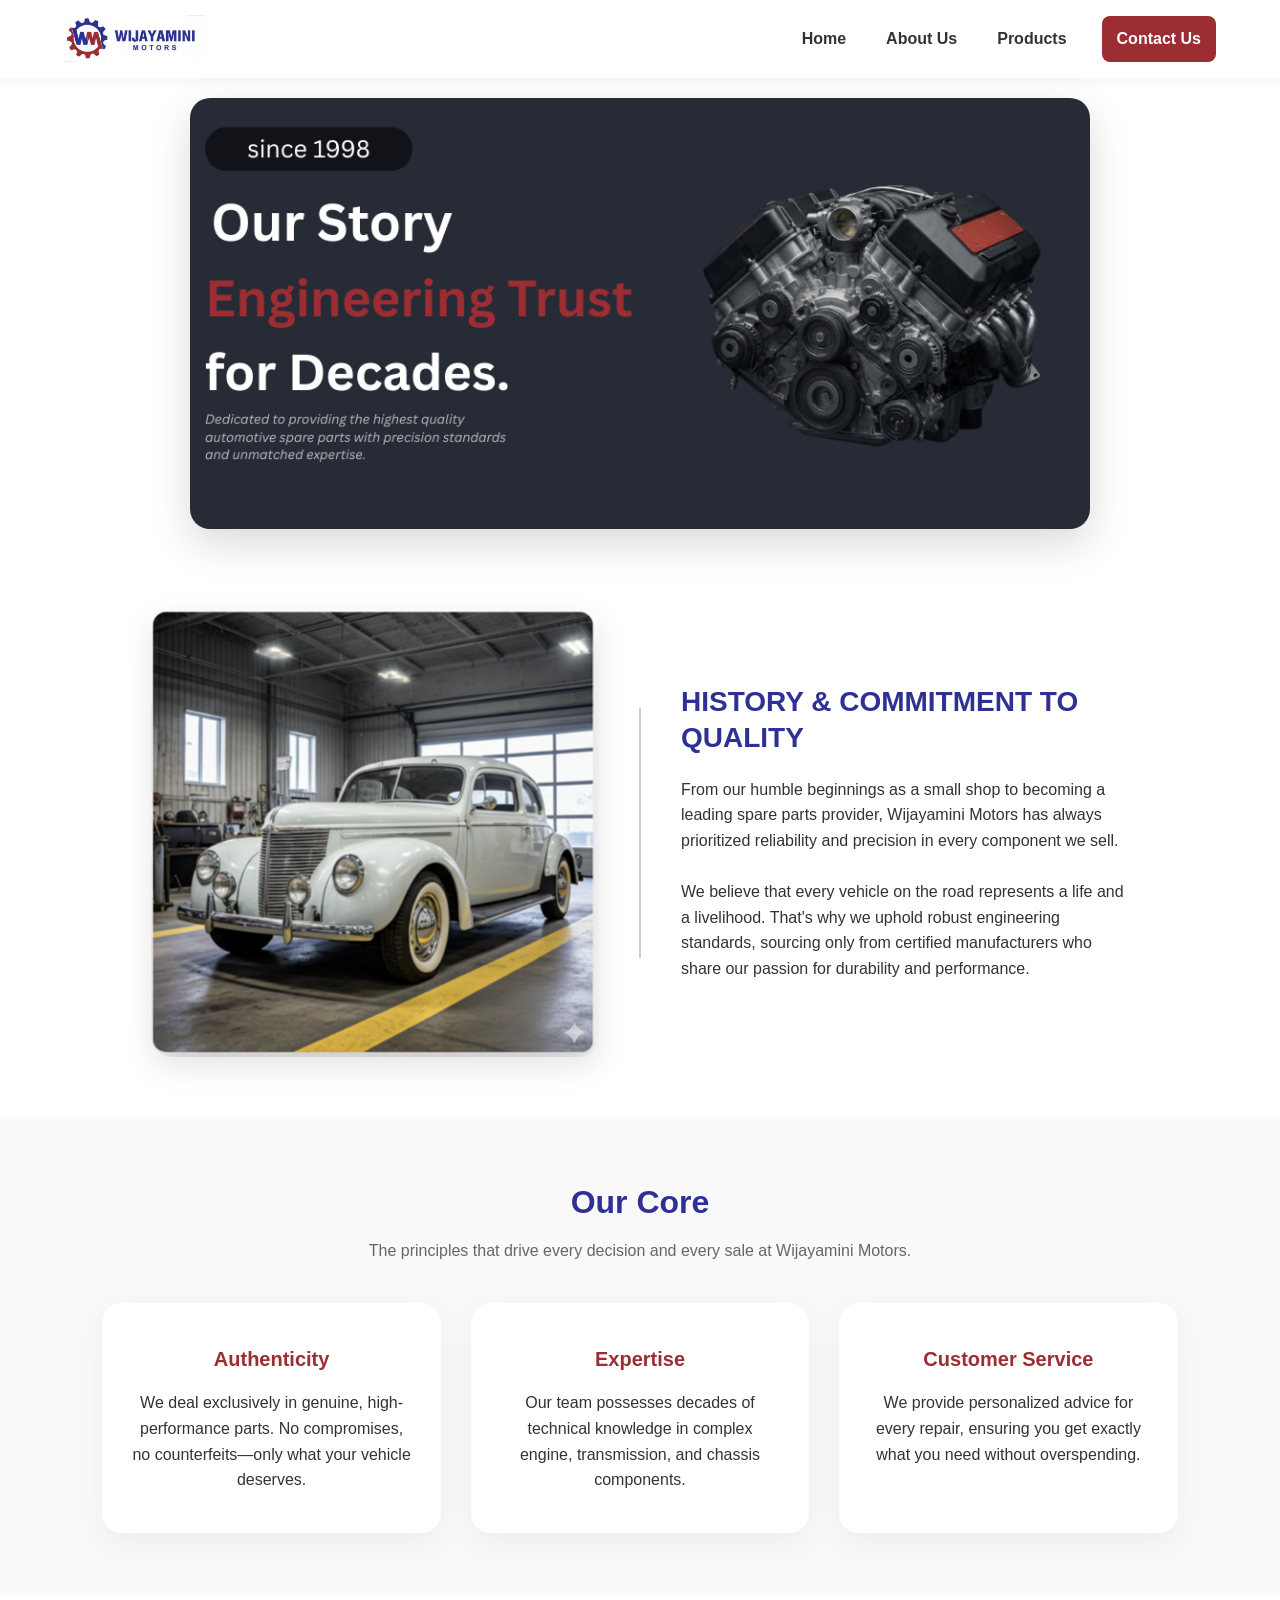
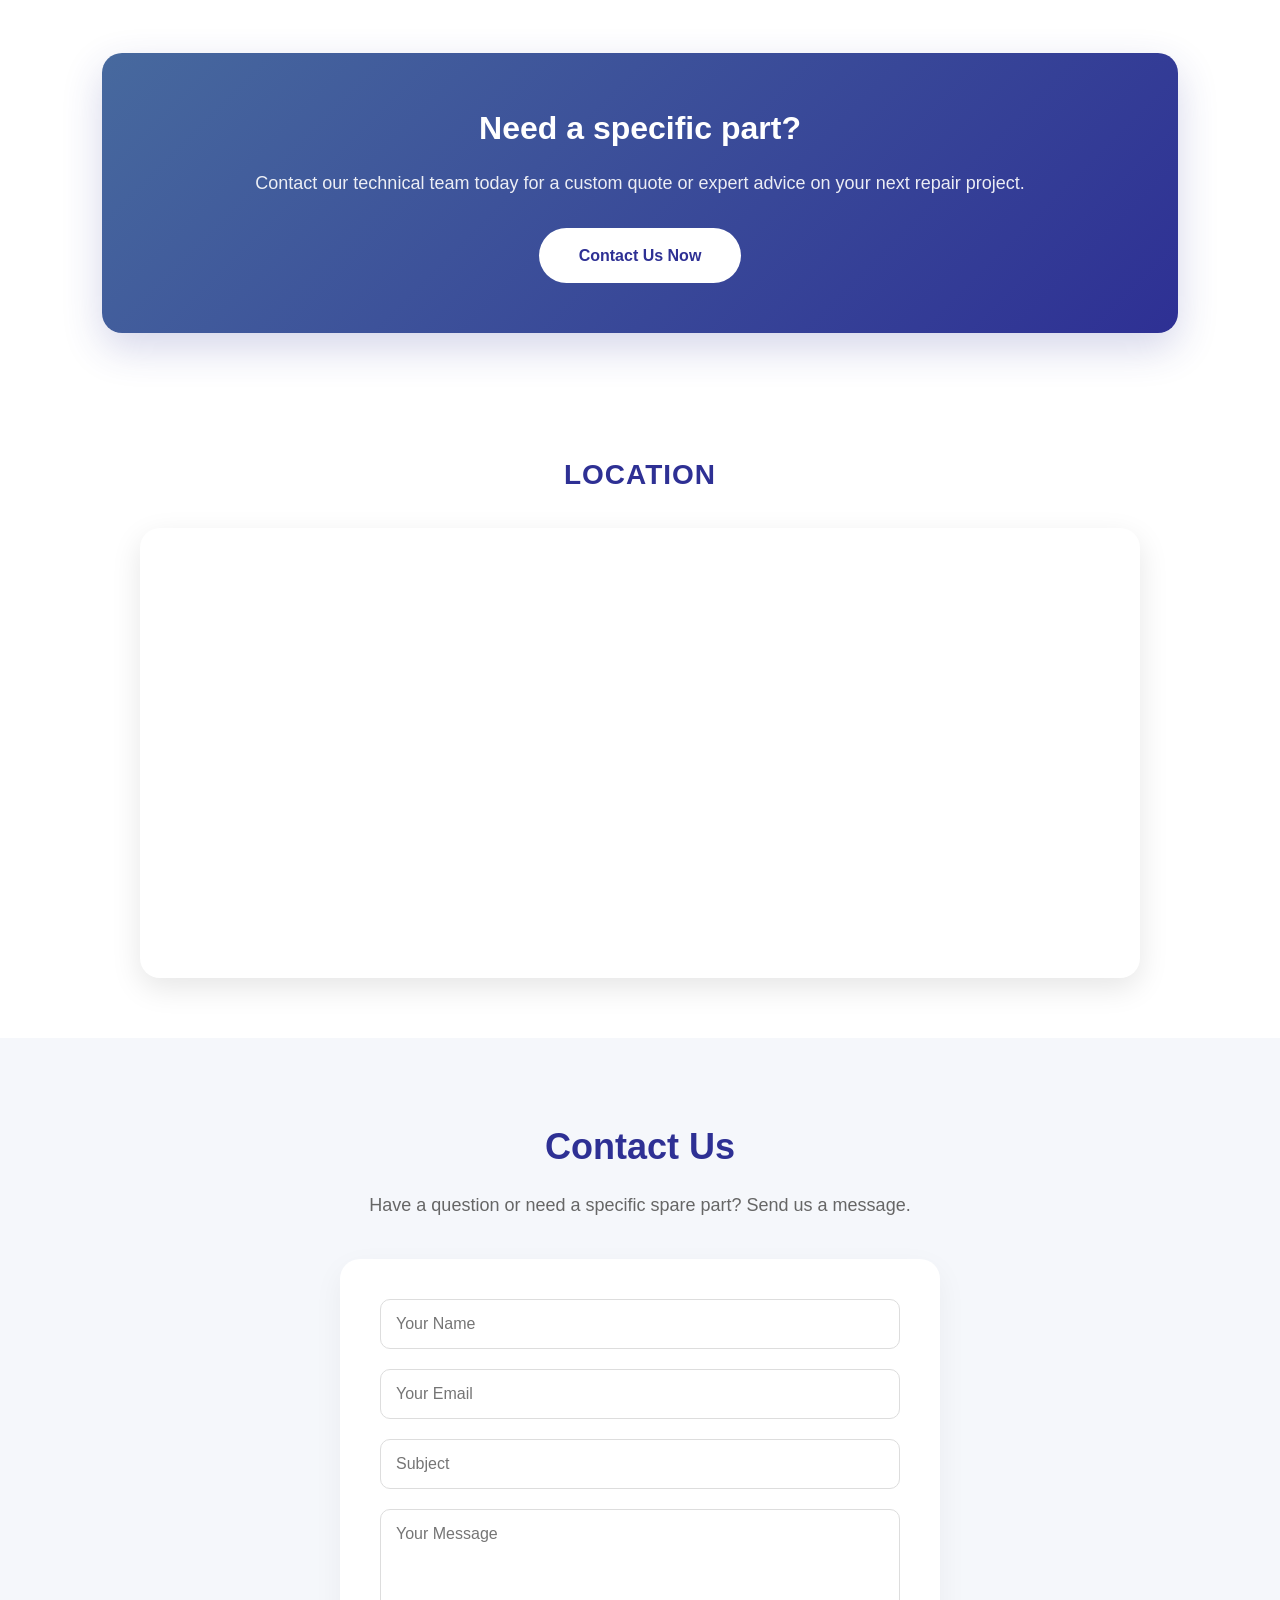
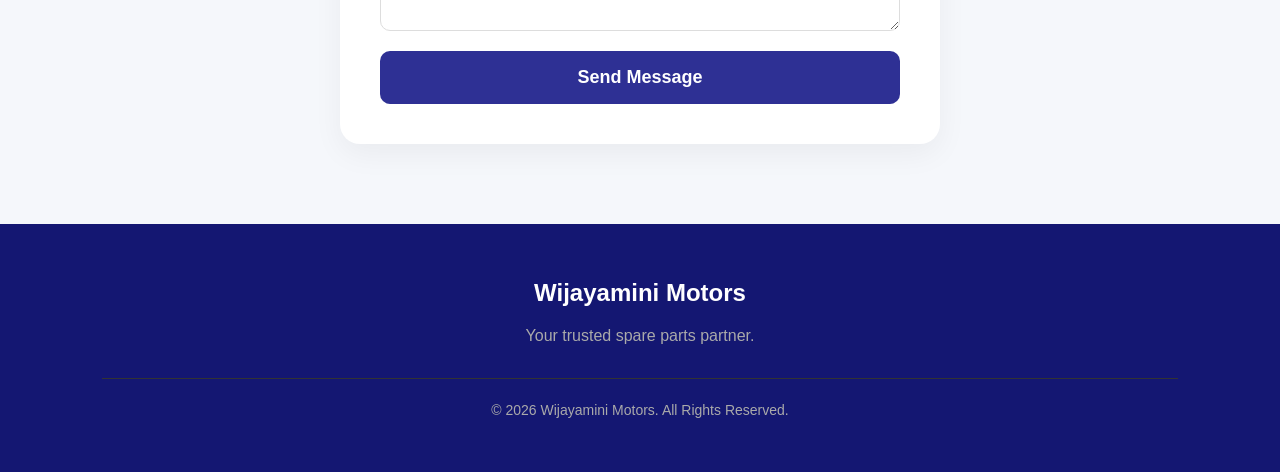
==== commit fd1147b6: "__" ====
--- a/home.html
+++ b/home.html
@@ -1,34 +1,47 @@
 <!DOCTYPE html>
 <html lang="en">
-    <head>
-        <title>Wijayamini Motors</title>
-        <link rel="stylesheet" href="home.css">
-        <meta charset="UTF-8">
-        <meta name="viewport" content="width=device-width, initial-scale=1.0">
-    </head>
-    <body>
-        
-        <div class="navigationBar">
-            <img src="image/logo.jpeg" class="logoImg" alt="Wijayamini Motors Logo">
-            <div class="navLinks">
-                <a href="#home" class="navLink">Home</a>
-                <a href="#about" class="navLink">About Us</a>
-                <a href="#products" class="navLink">Products</a>
-                <a href="#contact" class="navLink navBtn">Contact Us</a>
+
+<head>
+    <title>Wijayamini Motors</title>
+    <link rel="stylesheet" href="home.css">
+    <meta charset="UTF-8">
+    <meta name="viewport" content="width=device-width, initial-scale=1.0">
+</head>
+
+<body>
+
+    <div class="navigationBar">
+        <img src="image/logo.jpeg" class="logoImg" alt="Wijayamini Motors Logo">
+        <div class="hamburger" id="hamburger">
+            <div class="dot"></div>
+            <div class="dot"></div>
+            <div class="dot"></div>
+        </div>
+        <div class="navLinks" id="navLinks">
+            <a href="#home" class="navLink">Home</a>
+            <a href="#about" class="navLink">About Us</a>
+            <a href="#products" class="navLink">Products</a>
+            <a href="#contact" class="navLink navBtn">Contact Us</a>
+        </div>
+    </div>
+
+    <h1 id="home" style="display: none;">Home</h1>
+    <div class="heroSection">
+        <div class="slideshowContainer">
+            <div class="slideshowWrapper" id="slideshowWrapper">
+                <img src="image/home img 1.png" class="bgImg1 slide" alt="Home Image 1">
+                <img src="image/home img 2.png" class="bgImg1 slide" alt="Home Image 2">
+                <img src="image/home img 3.jpeg" class="bgImg1 slide" alt="Home Image 3">
             </div>
         </div>
-        
-        <h1 id="home" style="display: none;">Home</h1>
-        <div class="heroSection">
-            <img src="image/home img 2.png" class="bgImg1" alt="Home Image">
-        </div>
-        
-        <div id="about" class="historyContainer">
-            <img src="image/history img.png" alt="History Image">
-            <hr class="verticalDivider">
-            <div class="historyText">
-                <h2>HISTORY & COMMITMENT TO <br> QUALITY</h2>
-                <p>From our humble beginnings as a small shop to
+    </div>
+
+    <div id="about" class="historyContainer">
+        <img src="image/history img.png" alt="History Image">
+        <hr class="verticalDivider">
+        <div class="historyText">
+            <h2>HISTORY & COMMITMENT TO <br> QUALITY</h2>
+            <p>From our humble beginnings as a small shop to
                 becoming a leading spare parts provider, Wijayamini Motors
                 has always prioritized reliability and precision in every
                 component we sell.
@@ -36,68 +49,116 @@
                 We believe that every vehicle on the road represents a life
                 and a livelihood. That's why we uphold robust engineering
                 standards, sourcing only from certified manufacturers who
-                share our passion for durability and performance.</p>
+                share our passion for durability and performance.
+            </p>
+        </div>
+    </div>
+
+    <div id="products" class="ourCore">
+        <h2>Our Core</h2>
+        <p>The principles that drive every decision and every sale at Wijayamini Motors.</p>
+        <div class="textCards">
+            <div class="textCard">
+                <h4>Authenticity</h4>
+                <p>We deal exclusively in genuine, high-performance parts.
+                    No compromises, no counterfeits—only what your vehicle deserves.</p>
+            </div>
+            <div class="textCard">
+                <h4>Expertise</h4>
+                <p>Our team possesses decades of technical knowledge in complex
+                    engine, transmission, and chassis components.</p>
+            </div>
+            <div class="textCard">
+                <h4>Customer Service</h4>
+                <p>We provide personalized advice for every repair, ensuring you
+                    get exactly what you need without overspending.</p>
             </div>
         </div>
+    </div>
 
-        <div id="products" class="ourCore">
-            <h2>Our Core</h2>
-            <p>The principles that drive every decision and every sale at Wijayamini Motors.</p>
-            <div class="textCards">
-                <div class="textCard">
-                    <h4>Authenticity</h4>
-                    <p>We deal exclusively in genuine, high-performance parts.
-                    No compromises, no counterfeits—only what your vehicle deserves.</p>
-                </div>
-                <div class="textCard">
-                    <h4>Expertise</h4>
-                    <p>Our team possesses decades of technical knowledge in complex
-                    engine, transmission, and chassis components.</p>
-                </div>
-                <div class="textCard">
-                    <h4>Customer Service</h4>
-                    <p>We provide personalized advice for every repair, ensuring you
-                    get exactly what you need without overspending.</p>
-                </div>
-            </div>
+    <div class="contactUs">
+        <h2>Need a specific part?</h2>
+        <p>Contact our technical team today for a custom quote or expert
+            advice on your next repair project.</p>
+        <a href="#contact" class="contact-btn">Contact Us Now</a>
+    </div>
+
+    <div class="map">
+        <h3>Location</h3>
+        <div class="mapContainer">
+            <iframe
+                src="https://www.google.com/maps/embed?pb=!1m18!1m12!1m3!1d3958.1535231548773!2d80.01553762396166!3d7.223323614637593!2m3!1f0!2f0!3f0!3m2!1i1024!2i768!4f13.1!3m3!1m2!1s0x3ae2e3003543596d%3A0xdf229a0dd2193d03!2sWijayamini%20Motors!5e0!3m2!1sen!2slk!4v1770892536297!5m2!1sen!2slk"
+                width="600" height="450" style="border:0;" allowfullscreen="" loading="lazy"
+                referrerpolicy="no-referrer-when-downgrade"></iframe>
         </div>
+    </div>
 
-        <div class="contactUs">
-            <h2>Need a specific part?</h2>
-            <p>Contact our technical team today for a custom quote or expert
-            advice on your next repair project.</p>
-            <a href="#contact" class="contact-btn">Contact Us Now</a>
+    <div id="contact" class="contactSection">
+        <h2>Contact Us</h2>
+        <p>Have a question or need a specific spare part? Send us a message.</p>
+
+        <form class="contactForm">
+            <input type="text" placeholder="Your Name" required>
+            <input type="email" placeholder="Your Email" required>
+            <input type="text" placeholder="Subject">
+            <textarea placeholder="Your Message" rows="5"></textarea>
+            <button type="submit">Send Message</button>
+        </form>
+    </div>
+
+    <footer class="footer">
+        <div class="footerContent">
+            <h3>Wijayamini Motors</h3>
+            <p>Your trusted spare parts partner.</p>
+            <p class="copyright">
+                © 2026 Wijayamini Motors. All Rights Reserved.
+            </p>
         </div>
+    </footer>
 
-        <div class="map">
-            <h3>Location</h3>
-            <div class="mapContainer">
-                <iframe src="https://www.google.com/maps/embed?pb=!1m18!1m12!1m3!1d3958.1535231548773!2d80.01553762396166!3d7.223323614637593!2m3!1f0!2f0!3f0!3m2!1i1024!2i768!4f13.1!3m3!1m2!1s0x3ae2e3003543596d%3A0xdf229a0dd2193d03!2sWijayamini%20Motors!5e0!3m2!1sen!2slk!4v1770892536297!5m2!1sen!2slk" width="600" height="450" style="border:0;" allowfullscreen="" loading="lazy" referrerpolicy="no-referrer-when-downgrade"></iframe>
-            </div>
-        </div>
+    <script>
+        const hamburger = document.getElementById('hamburger');
+        const navLinks = document.getElementById('navLinks');
 
-        <div id="contact" class="contactSection">
-            <h2>Contact Us</h2>
-            <p>Have a question or need a specific spare part? Send us a message.</p>
+        hamburger.addEventListener('click', () => {
+            navLinks.classList.toggle('active');
+        });
 
-            <form class="contactForm">
-                <input type="text" placeholder="Your Name" required>
-                <input type="email" placeholder="Your Email" required>
-                <input type="text" placeholder="Subject">
-                <textarea placeholder="Your Message" rows="5"></textarea>
-                <button type="submit">Send Message</button>
-            </form>
-        </div>
+        // Close menu when clicking a link
+        document.querySelectorAll('.navLink').forEach(link => {
+            link.addEventListener('click', () => {
+                navLinks.classList.remove('active');
+            });
+        });
 
-        <footer class="footer">
-            <div class="footerContent">
-                <h3>Wijayamini Motors</h3>
-                <p>Your trusted spare parts partner.</p>
-                <p class="copyright">
-                    © 2026 Wijayamini Motors. All Rights Reserved.
-                </p>
-            </div>
-        </footer>
+        // Slideshow logic (Sliding animation)
+        let slideIndex = 0;
+        const slides = document.querySelectorAll('.slide');
+        const wrapper = document.getElementById('slideshowWrapper');
 
-    </body>
+        function showSlides() {
+            if (slides.length === 0) return;
+
+            slideIndex++;
+            if (slideIndex >= slides.length) {
+                slideIndex = 0; // Loop back to the first slide
+            }
+
+            // Move the wrapper to the left by sliding the width of one image
+            const slideWidth = slides[0].clientWidth;
+            wrapper.style.transform = `translateX(-${slideIndex * 100}%)`;
+
+            setTimeout(showSlides, 3000); // Change image every 3 seconds
+        }
+
+        // Start the slide delay instead of calling immediately, so image 1 shows first
+        setTimeout(showSlides, 3000);
+
+        // Handle window resize to keep it aligned
+        window.addEventListener('resize', () => {
+            wrapper.style.transform = `translateX(-${slideIndex * 100}%)`;
+        });
+    </script>
+</body>
+
 </html>
--- a/home.css
+++ b/home.css
@@ -63,21 +63,52 @@
     background: #7f2227;
 }
 
+.hamburger {
+    display: none;
+    flex-direction: column;
+    gap: 5px;
+    cursor: pointer;
+    padding: 10px;
+}
+
+.hamburger .dot {
+    width: 6px;
+    height: 6px;
+    background-color: #2E3094;
+    border-radius: 50%;
+    transition: all 0.3s ease;
+}
+
 .heroSection {
     padding: 20px 5%;
     display: flex;
     justify-content: center;
 }
 
-.bgImg1 {
-    display: block;
+.slideshowContainer {
     width: 100%;
     max-width: 900px;
     height: auto;
-    border-radius: 20px;
+    overflow: hidden;
+    /* Hide the images outside the box */
+    border-radius: 20px;
+    box-shadow: 0 15px 40px rgba(0, 0, 0, 0.15);
+}
+
+.slideshowWrapper {
+    display: flex;
+    width: 100%;
+    transition: transform 0.8s ease-in-out;
+    /* Smooth sliding transition */
+}
+
+.bgImg1 {
+    min-width: 100%;
+    /* Ensure each image takes full width of container */
+    max-width: 100%;
+    height: auto;
+    display: block;
     object-fit: cover;
-    box-shadow: 0 15px 40px rgba(0, 0, 0, 0.15);
-    transition: transform 0.3s ease;
 }
 
 .historyContainer {
@@ -128,7 +159,7 @@
     margin-bottom: 10px;
 }
 
-.ourCore > p {
+.ourCore>p {
     text-align: center;
     font-size: 16px;
     color: #666;
@@ -240,7 +271,7 @@
     margin-bottom: 15px;
 }
 
-.contactSection > p {
+.contactSection>p {
     color: #666;
     font-size: 18px;
     margin-bottom: 40px;
@@ -292,7 +323,7 @@
 }
 
 .footer {
-    background: #1a1a1a;
+    background: #141772;
     color: white;
     padding: 50px 8% 30px;
     text-align: center;
@@ -321,7 +352,7 @@
     .textCards {
         grid-template-columns: repeat(2, 1fr);
     }
-    
+
     .historyContainer {
         gap: 30px;
     }
@@ -329,44 +360,79 @@
 
 @media (max-width: 768px) {
     .navigationBar {
+        flex-direction: row;
+        padding: 15px 20px;
+        position: relative;
+    }
+
+    .hamburger {
+        display: flex;
+    }
+
+    .navLinks {
+        display: none;
         flex-direction: column;
-        padding: 15px 20px;
-        gap: 15px;
-    }
-    
-    .navLinks {
-        flex-wrap: wrap;
-        justify-content: center;
-    }
-    
+        position: absolute;
+        top: 100%;
+        left: 0;
+        width: 100%;
+        background: white;
+        padding: 20px 0;
+        box-shadow: 0 10px 15px rgba(0, 0, 0, 0.1);
+        border-top: 1px solid #eee;
+    }
+
+    .navLinks.active {
+        display: flex;
+    }
+
+    .navLink {
+        width: 100%;
+        text-align: center;
+        padding: 15px 0;
+        border-radius: 0;
+    }
+
+    .navLink:hover {
+        background: #f5f7fb;
+        color: #2E3094;
+    }
+
     .navBtn {
-        margin-left: 0;
-    }
-    
+        margin: 10px auto;
+        width: 80%;
+        border-radius: 8px;
+    }
+
+    .navBtn:hover {
+        background: #9B2D33;
+        color: white;
+    }
+
     .historyContainer {
         flex-direction: column;
         text-align: center;
     }
-    
+
     .historyContainer img {
         width: 100%;
         max-width: 500px;
     }
-    
+
     .verticalDivider {
         width: 100%;
         height: 2px;
         max-width: 300px;
     }
-    
+
     .historyText {
         width: 100%;
     }
-    
+
     .textCards {
         grid-template-columns: 1fr;
     }
-    
+
     .contactUs {
         margin: 40px 5%;
         padding: 40px 5%;
@@ -378,27 +444,27 @@
         padding: 8px 12px;
         font-size: 14px;
     }
-    
+
     .logoImg {
         width: 120px;
     }
-    
+
     .ourCore h2,
     .contactUs h2,
     .contactSection h2,
     .historyText h2 {
         font-size: 24px;
     }
-    
+
     .contactForm {
         padding: 25px;
     }
-    
+
     .map iframe {
         height: 300px;
     }
-    
+
     .heroSection {
         padding: 10px 5%;
     }
-}
+}
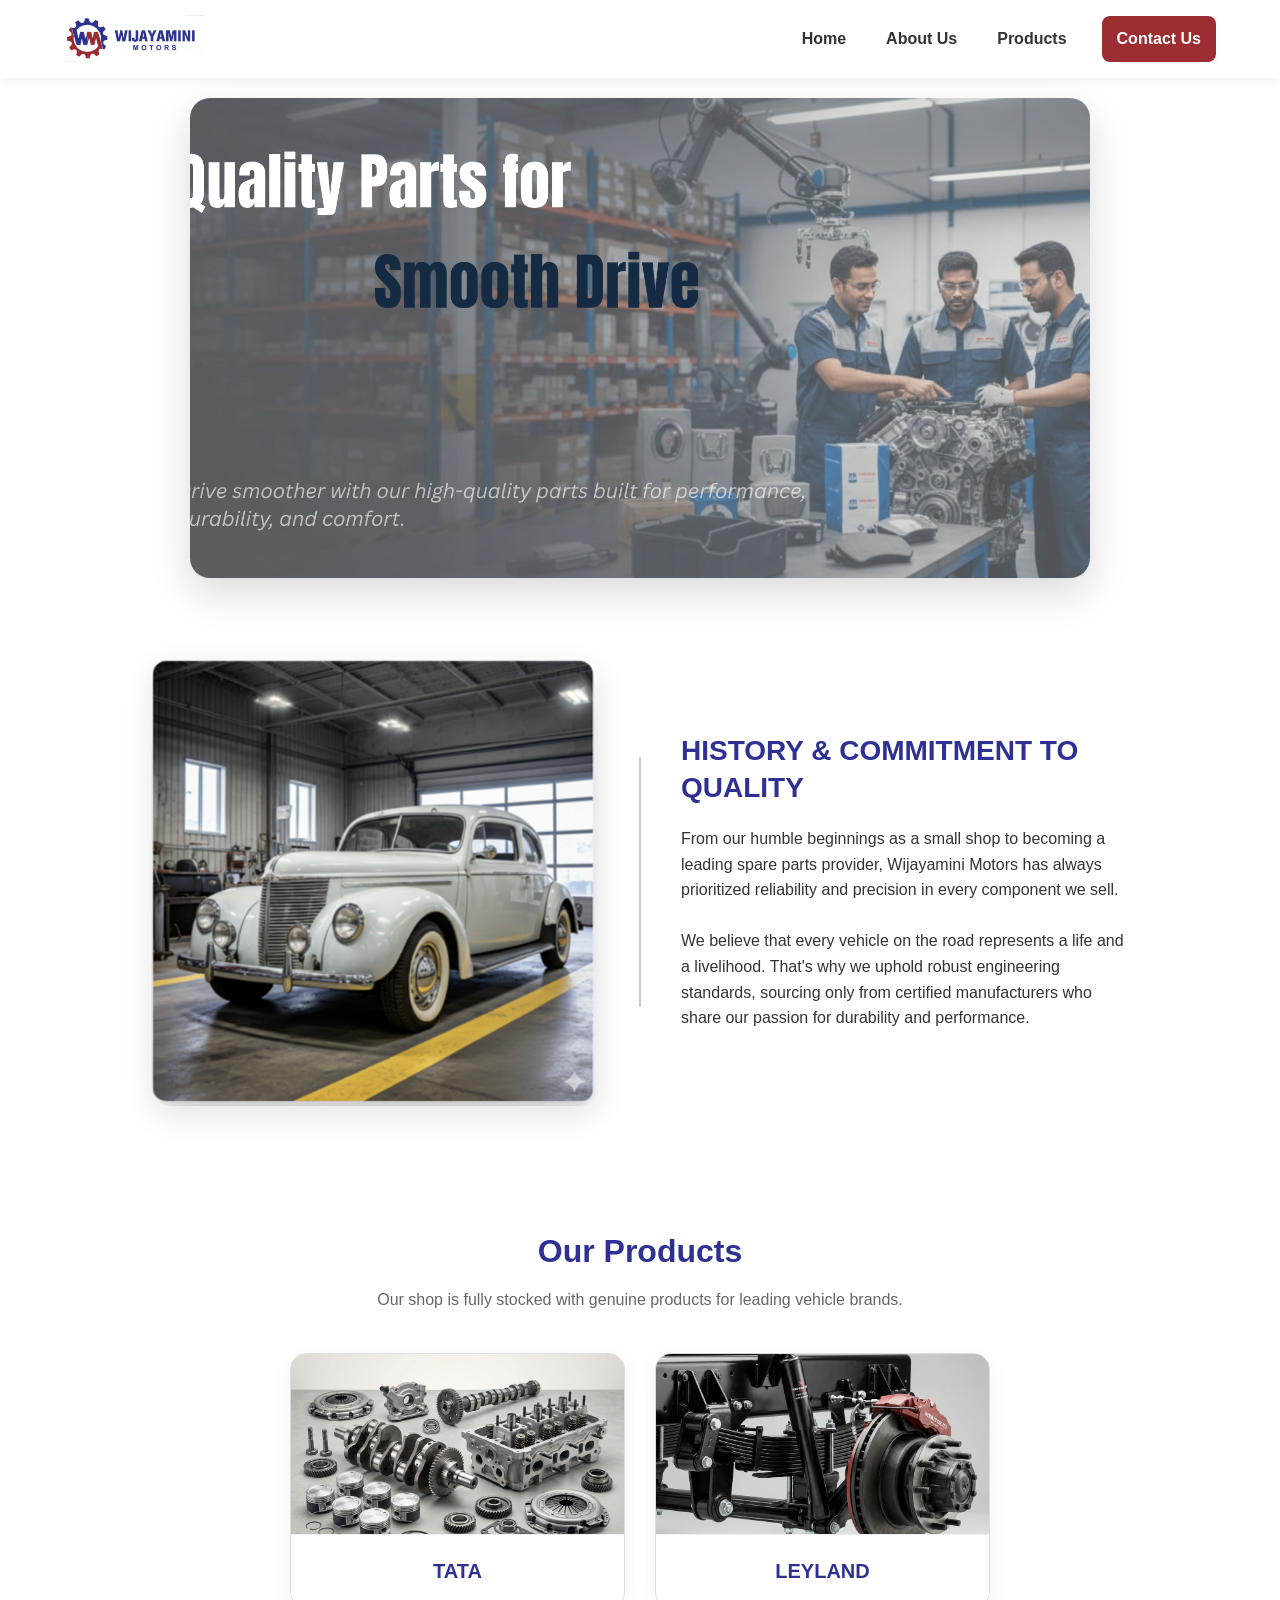
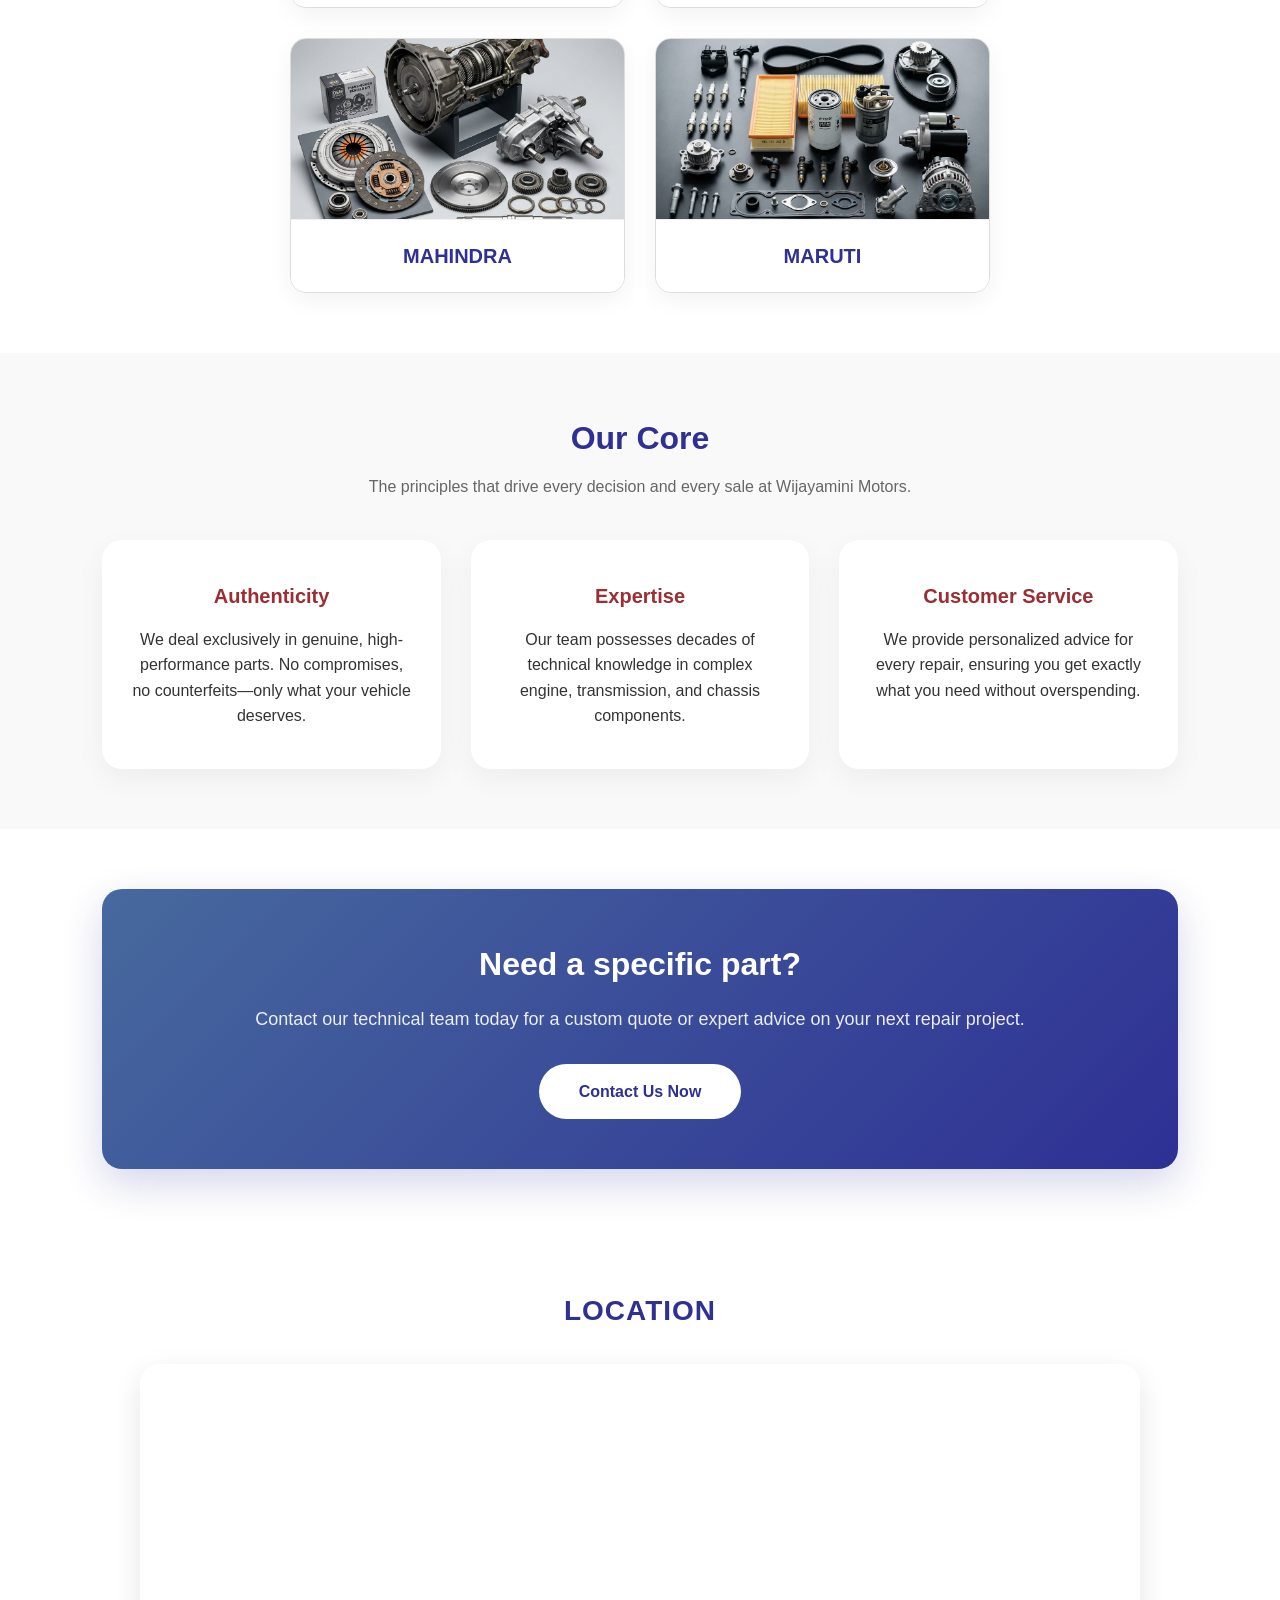
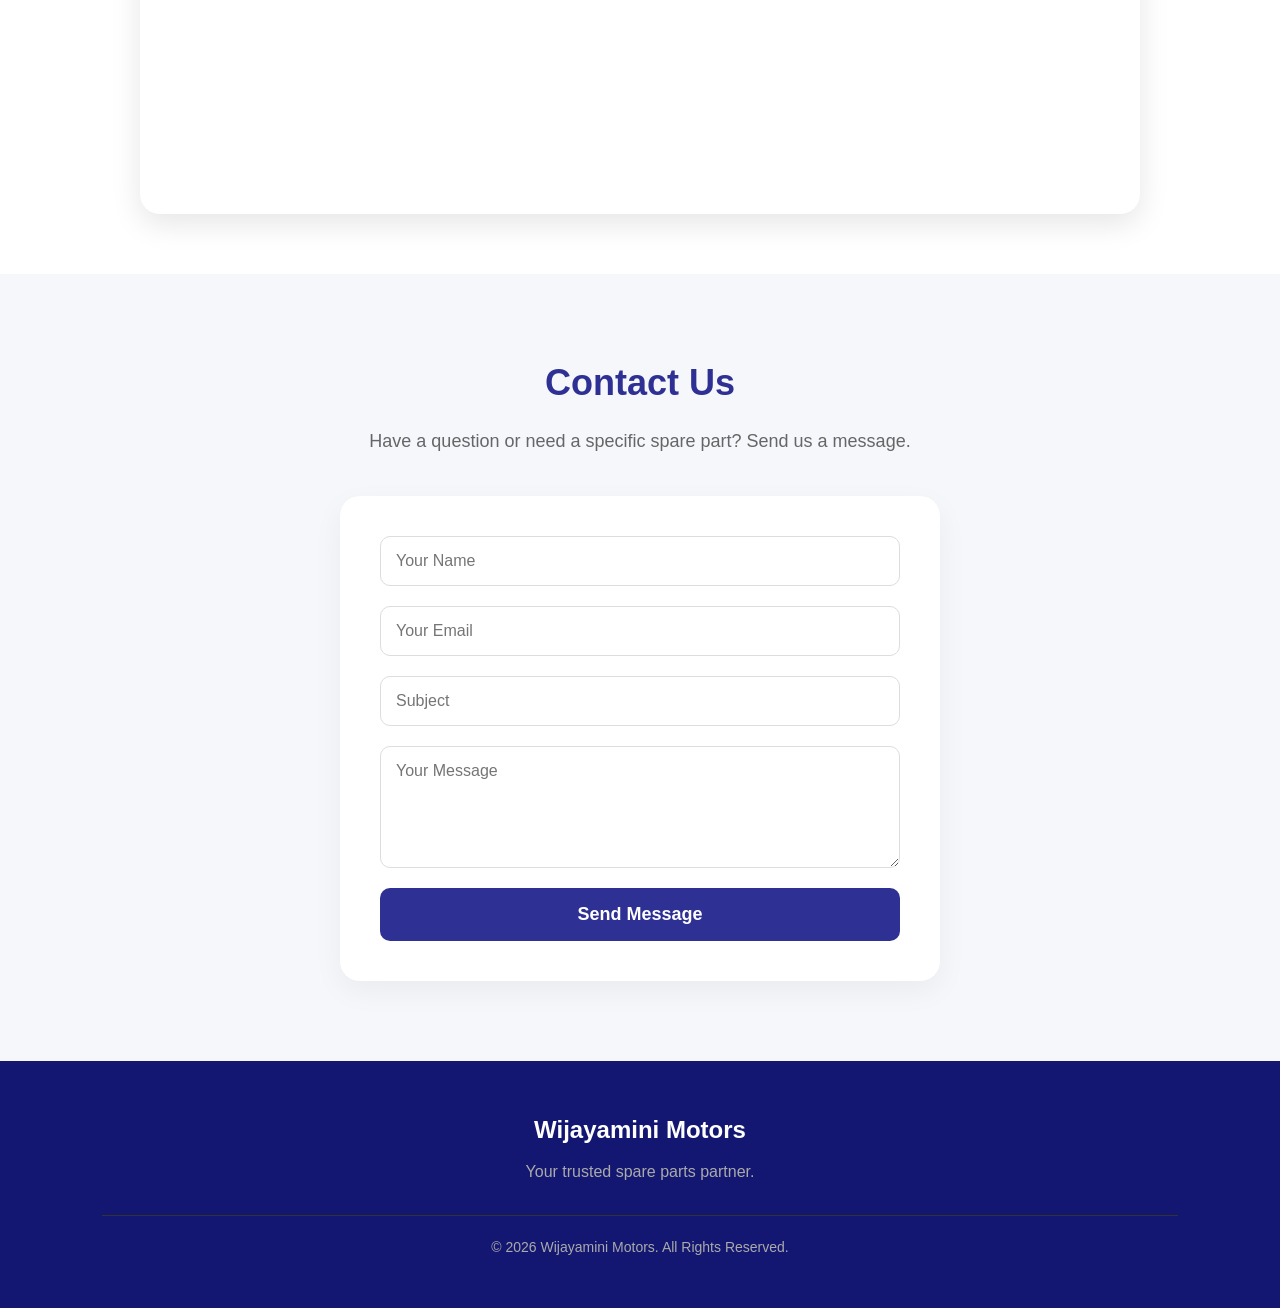
==== commit f76fa473: "make a product page" ====
--- a/home.html
+++ b/home.html
@@ -54,7 +54,30 @@
         </div>
     </div>
 
-    <div id="products" class="ourCore">
+    <div id="products" class="brandsSection">
+        <h2>Our Products</h2>
+        <p>Our shop is fully stocked with genuine products for leading vehicle brands.</p>
+        <div class="brandsGrid">
+            <div class="brandCard">
+                <img src="image/tata.png" alt="Tata Parts">
+                <div class="brandTitle">Tata</div>
+            </div>
+            <div class="brandCard">
+                <img src="image/leyland.png" alt="Leyland Parts">
+                <div class="brandTitle">Leyland</div>
+            </div>
+            <div class="brandCard">
+                <img src="image/mahindra.png" alt="Mahindra Parts">
+                <div class="brandTitle">Mahindra</div>
+            </div>
+            <div class="brandCard">
+                <img src="image/maruti.png" alt="Maruti Parts">
+                <div class="brandTitle">Maruti</div>
+            </div>
+        </div>
+    </div>
+
+    <div class="ourCore">
         <h2>Our Core</h2>
         <p>The principles that drive every decision and every sale at Wijayamini Motors.</p>
         <div class="textCards">
--- a/home.css
+++ b/home.css
@@ -145,6 +145,80 @@
     color: #2E3094;
     font-size: 28px;
     line-height: 1.3;
+}
+
+/* Brands Section */
+.brandsSection {
+    padding: 60px 8%;
+    background-color: #ffffff;
+    text-align: center;
+}
+
+.brandsSection h2 {
+    font-size: 32px;
+    color: #2E3094;
+    margin-bottom: 10px;
+}
+
+.brandsSection p {
+    font-size: 16px;
+    color: #666;
+    margin-bottom: 40px;
+}
+
+.brandsGrid {
+    display: grid;
+    grid-template-columns: repeat(2, 1fr);
+    gap: 30px;
+    max-width: 700px;
+    margin: 0 auto;
+}
+
+.brandCard {
+    background: #ffffff;
+    border: 1px solid #ddd;
+    border-radius: 16px;
+    overflow: hidden;
+    font-size: 20px;
+    font-weight: bold;
+    color: #2E3094;
+    text-transform: uppercase;
+    transition: all 0.3s ease;
+    box-shadow: 0 8px 24px rgba(0, 0, 0, 0.05);
+    cursor: pointer;
+    position: relative;
+    display: flex;
+    flex-direction: column;
+}
+
+.brandCard img {
+    width: 100%;
+    height: 180px;
+    object-fit: cover;
+    transition: transform 0.5s ease;
+}
+
+.brandCard:hover img {
+    transform: scale(1.08);
+}
+
+.brandTitle {
+    padding: 20px;
+    background: white;
+    z-index: 2;
+    transition: all 0.3s ease;
+    border-top: 1px solid #f0f0f0;
+}
+
+.brandCard:hover {
+    transform: translateY(-8px);
+    box-shadow: 0 16px 32px rgba(46, 48, 148, 0.15);
+    border-color: #2E3094;
+}
+
+.brandCard:hover .brandTitle {
+    background: #2E3094;
+    color: white;
 }
 
 .ourCore {
@@ -440,6 +514,10 @@
 }
 
 @media (max-width: 480px) {
+    .brandsGrid {
+        grid-template-columns: 1fr;
+    }
+
     .navLink {
         padding: 8px 12px;
         font-size: 14px;
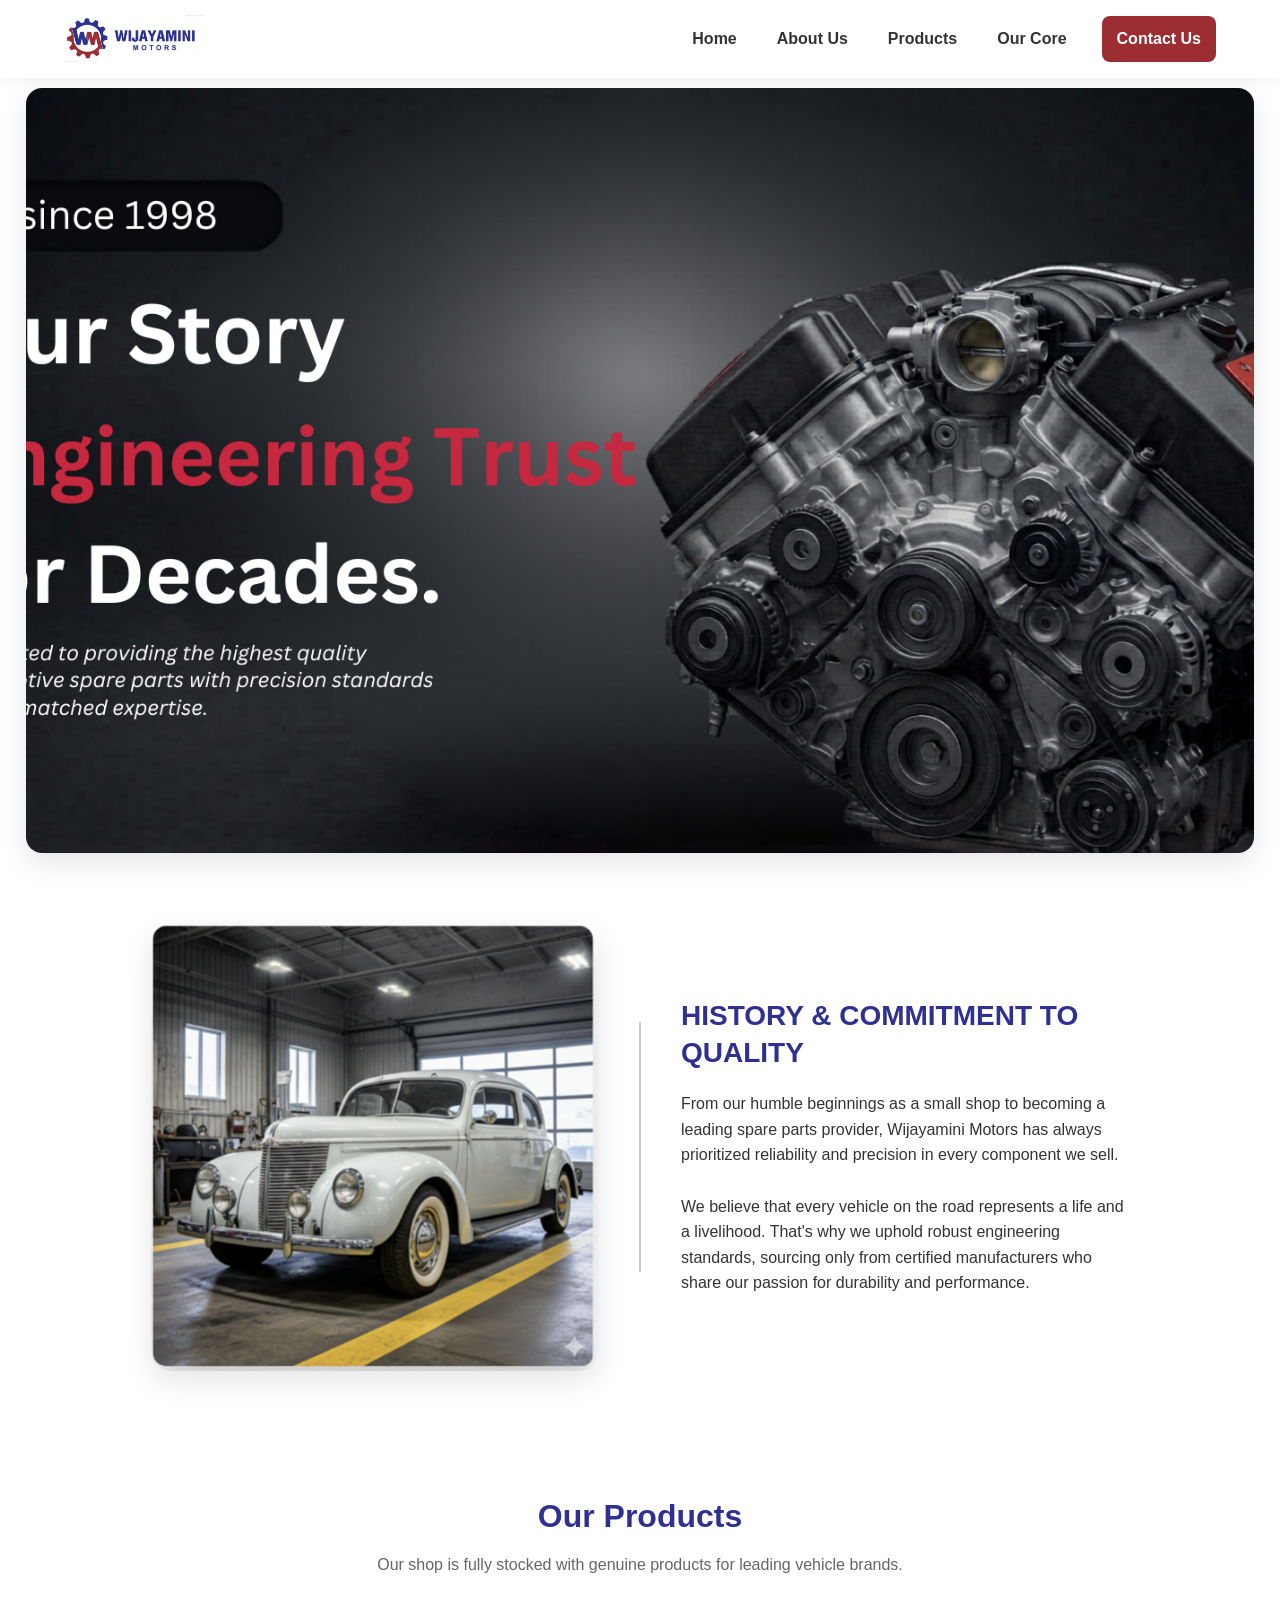
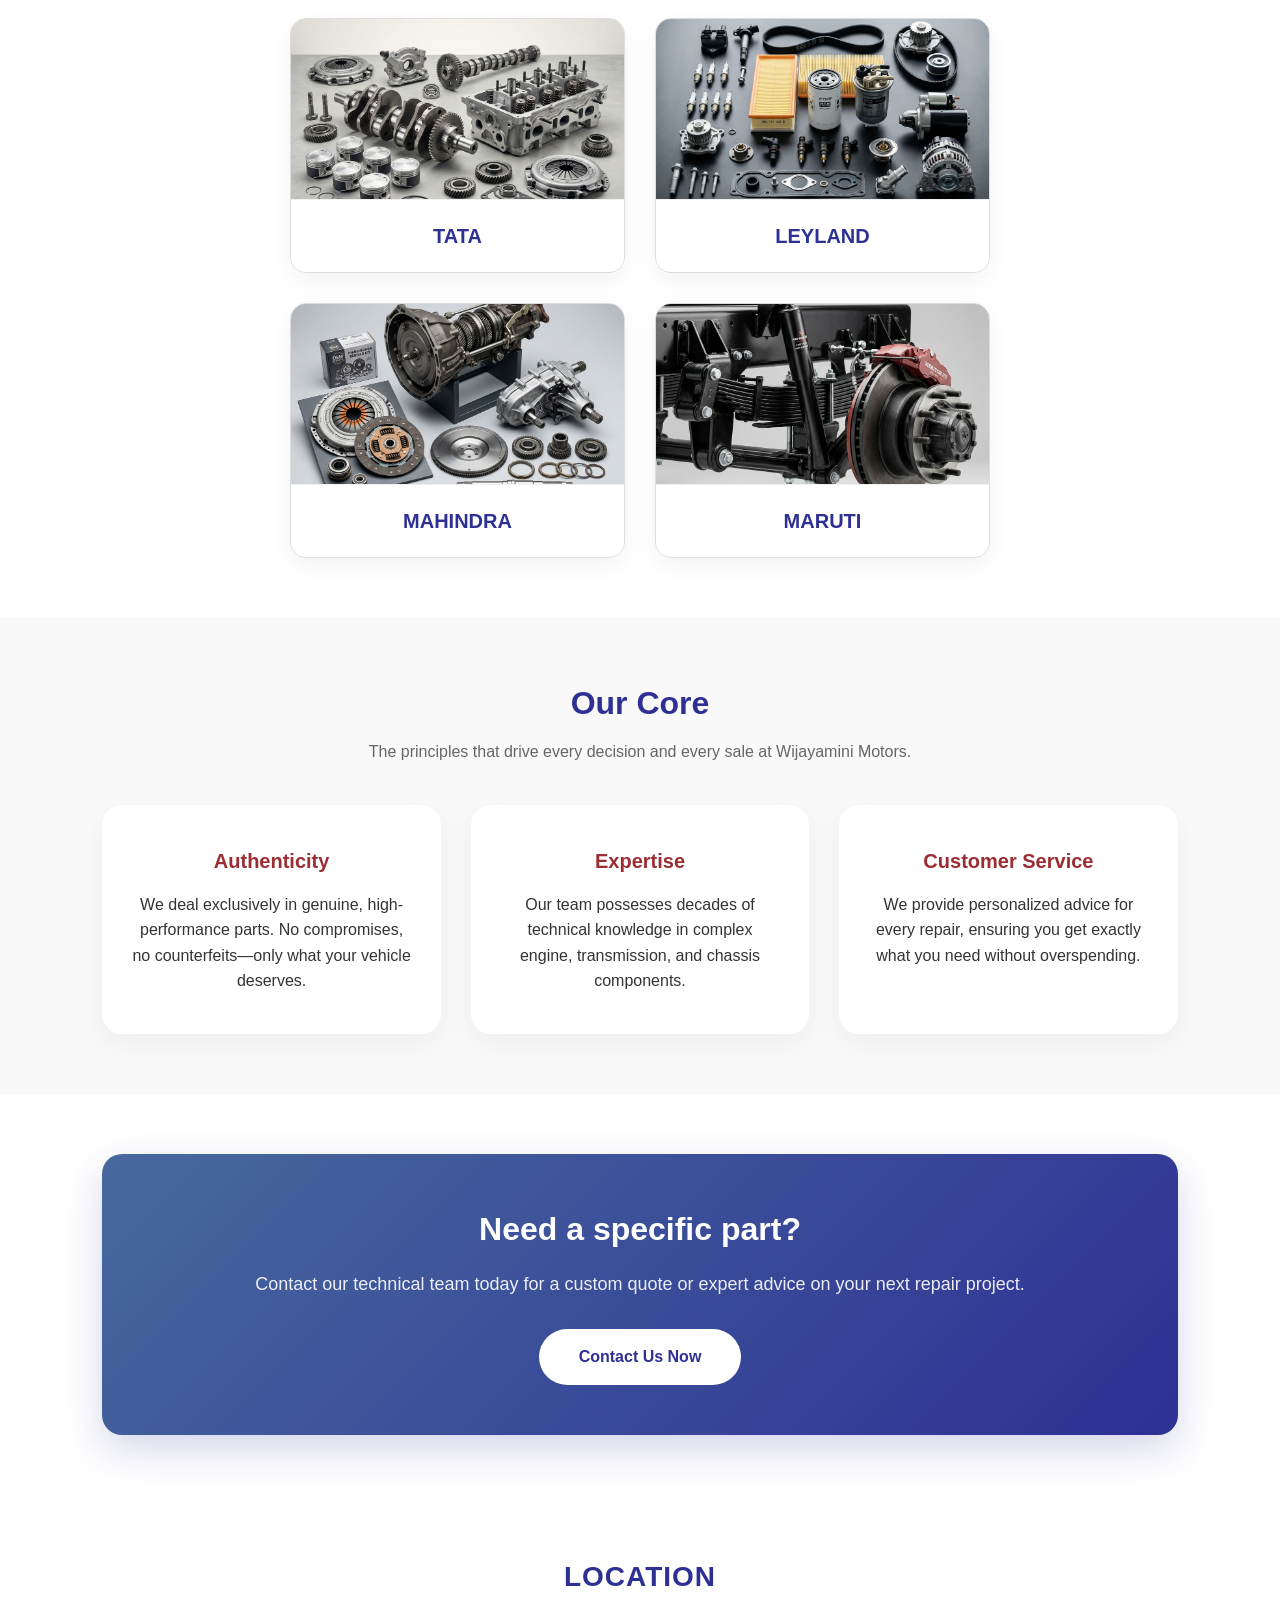
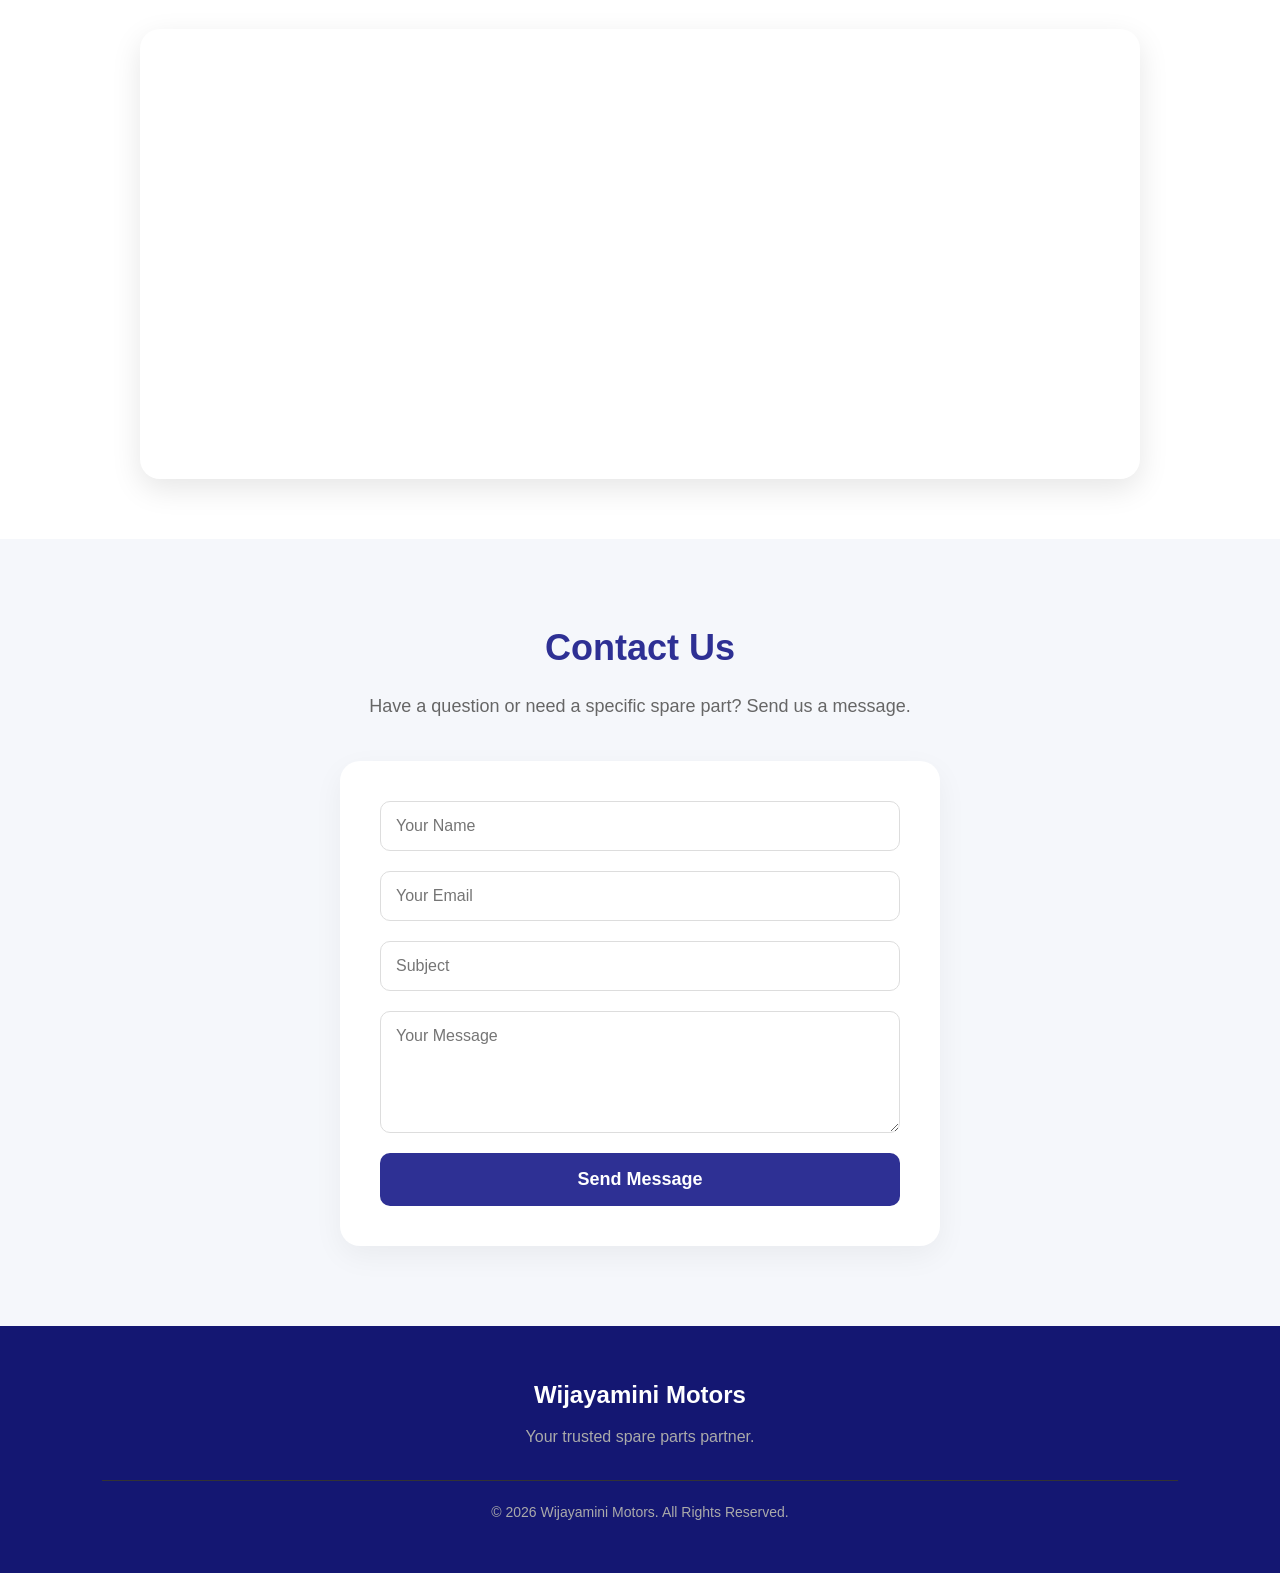
==== commit 5213774c: "ajust the home page images" ====
--- a/home.html
+++ b/home.html
@@ -21,6 +21,7 @@
             <a href="#home" class="navLink">Home</a>
             <a href="#about" class="navLink">About Us</a>
             <a href="#products" class="navLink">Products</a>
+            <a href="#ourCore" class="navLink">Our Core</a>
             <a href="#contact" class="navLink navBtn">Contact Us</a>
         </div>
     </div>
@@ -77,7 +78,7 @@
         </div>
     </div>
 
-    <div class="ourCore">
+    <div id="ourCore" class="ourCore">
         <h2>Our Core</h2>
         <p>The principles that drive every decision and every sale at Wijayamini Motors.</p>
         <div class="textCards">
--- a/home.css
+++ b/home.css
@@ -80,19 +80,19 @@
 }
 
 .heroSection {
-    padding: 20px 5%;
+    padding: 10px 2%;
     display: flex;
     justify-content: center;
 }
 
 .slideshowContainer {
     width: 100%;
-    max-width: 900px;
+    max-width: 100%;
     height: auto;
     overflow: hidden;
     /* Hide the images outside the box */
-    border-radius: 20px;
-    box-shadow: 0 15px 40px rgba(0, 0, 0, 0.15);
+    border-radius: 16px;
+    box-shadow: 0 10px 30px rgba(0, 0, 0, 0.1);
 }
 
 .slideshowWrapper {
@@ -106,7 +106,7 @@
     min-width: 100%;
     /* Ensure each image takes full width of container */
     max-width: 100%;
-    height: auto;
+    height: 85vh;
     display: block;
     object-fit: cover;
 }
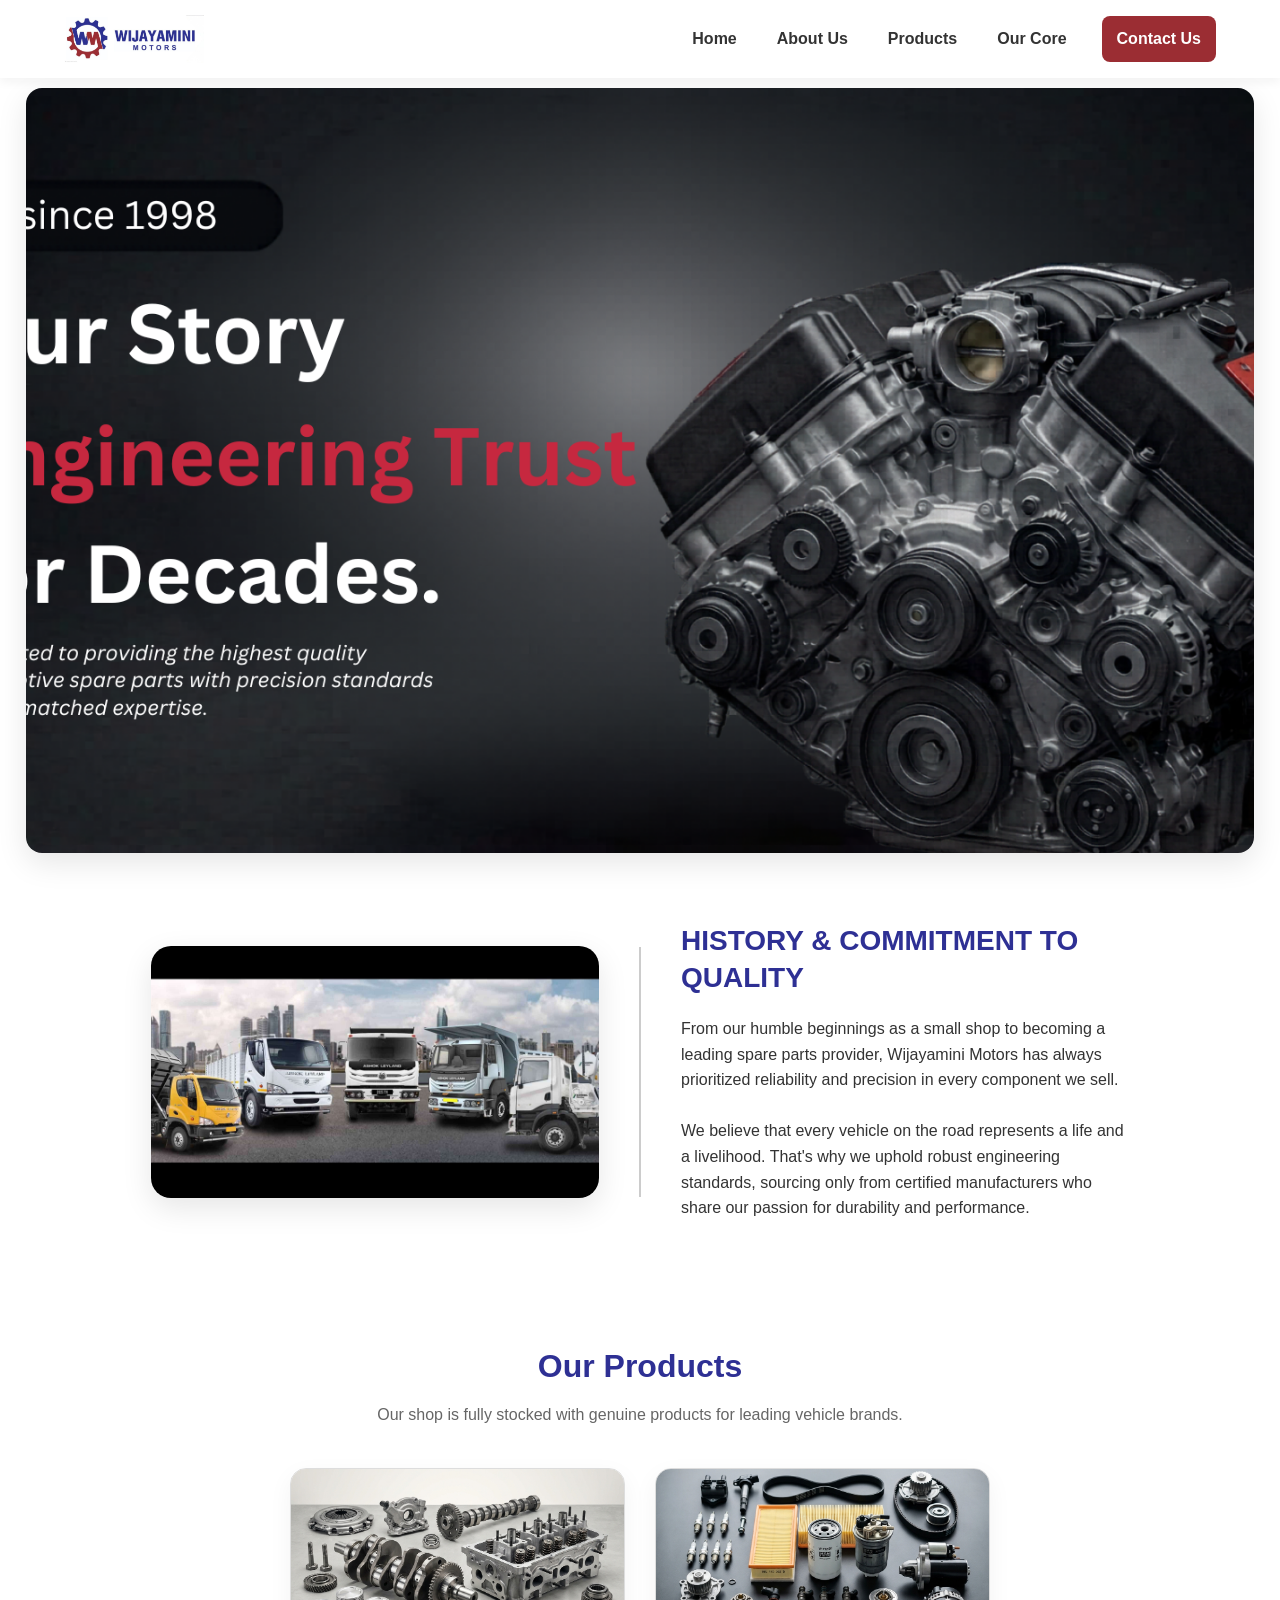
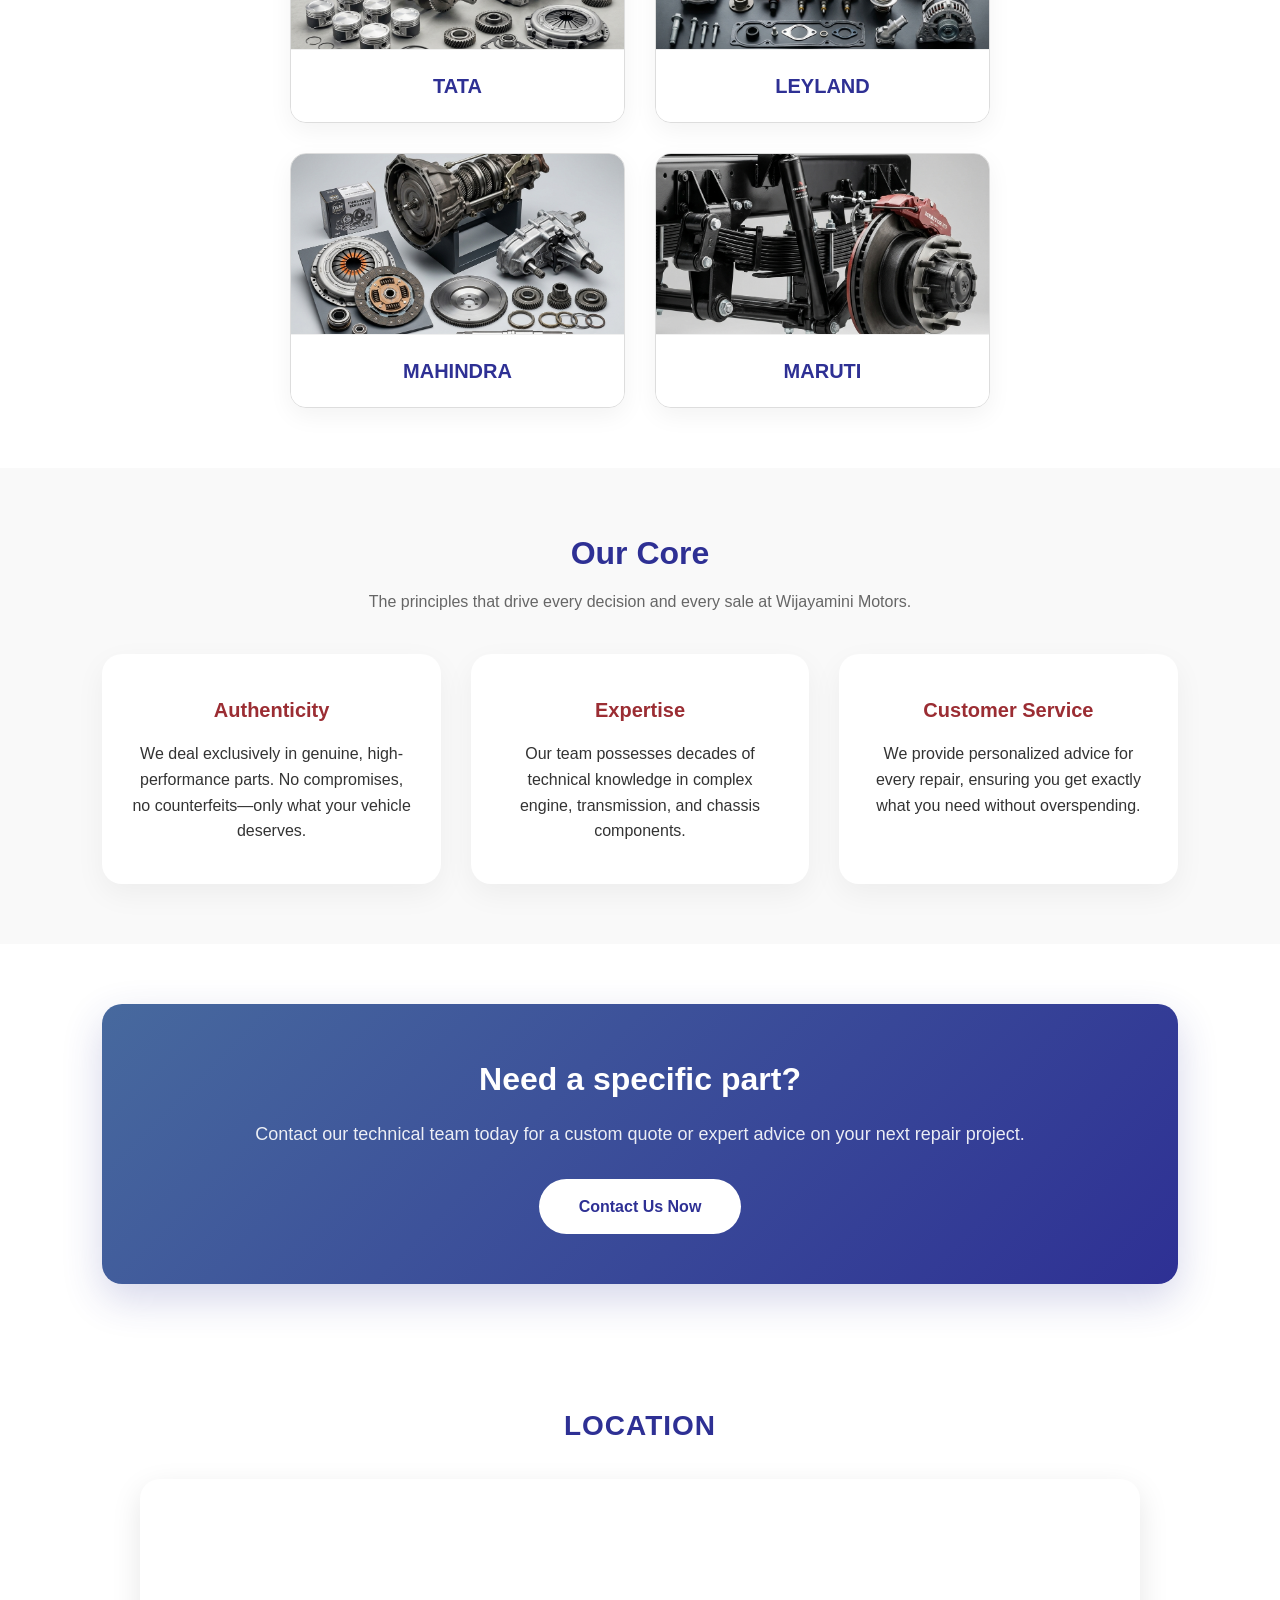
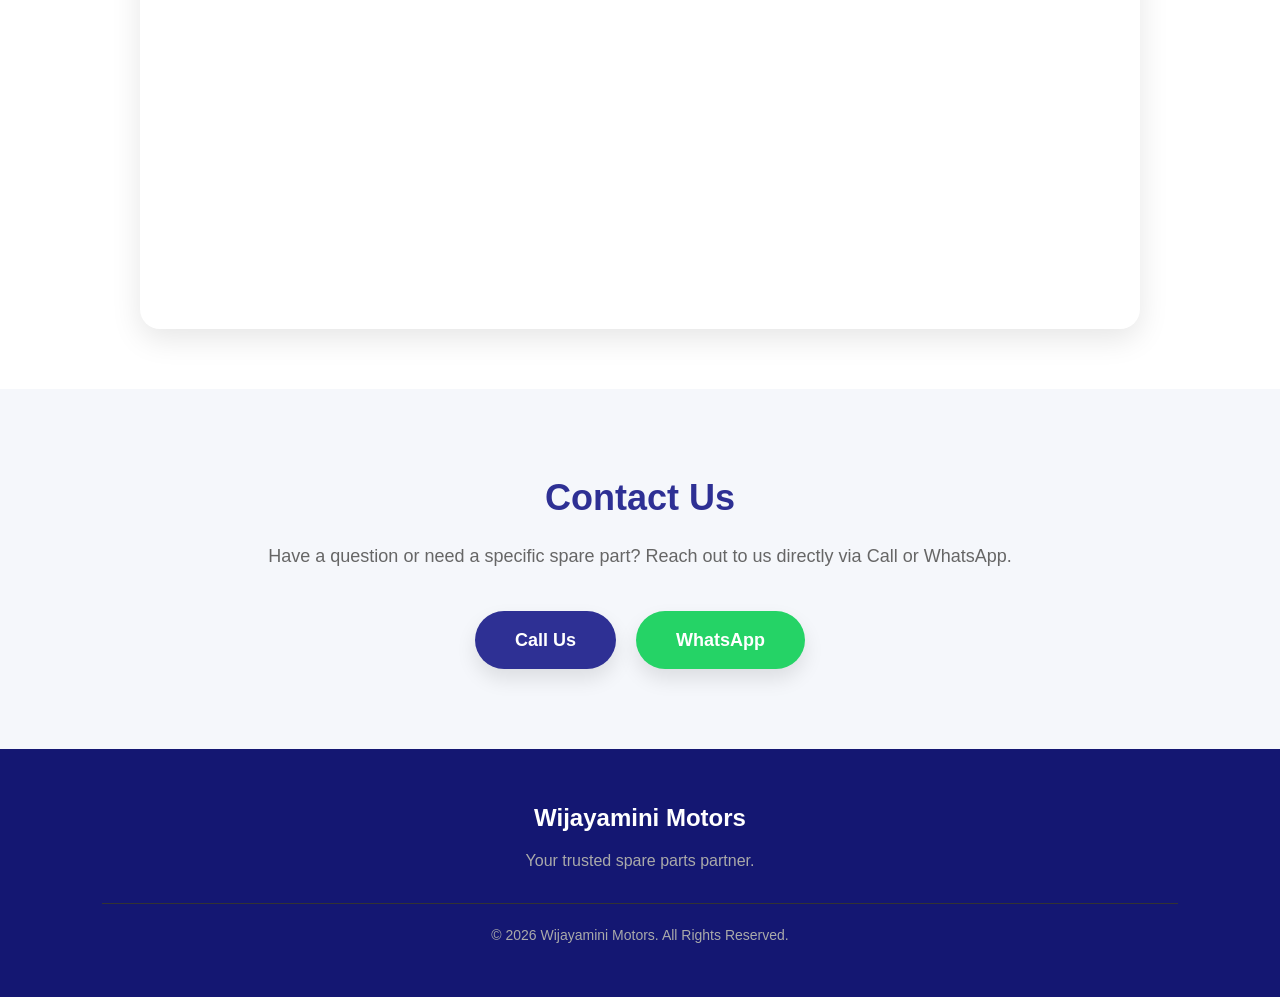
==== commit 3f302113: "add a whatsapp button and call button to the content page" ====
--- a/home.html
+++ b/home.html
@@ -38,7 +38,7 @@
     </div>
 
     <div id="about" class="historyContainer">
-        <img src="image/history img.png" alt="History Image">
+        <img src="image/history_leyland.jpg" alt="History Leyland Trucks">
         <hr class="verticalDivider">
         <div class="historyText">
             <h2>HISTORY & COMMITMENT TO <br> QUALITY</h2>
@@ -119,15 +119,12 @@
 
     <div id="contact" class="contactSection">
         <h2>Contact Us</h2>
-        <p>Have a question or need a specific spare part? Send us a message.</p>
+        <p>Have a question or need a specific spare part? Reach out to us directly via Call or WhatsApp.</p>
 
-        <form class="contactForm">
-            <input type="text" placeholder="Your Name" required>
-            <input type="email" placeholder="Your Email" required>
-            <input type="text" placeholder="Subject">
-            <textarea placeholder="Your Message" rows="5"></textarea>
-            <button type="submit">Send Message</button>
-        </form>
+        <div class="contactActionBtns">
+            <a href="tel:" class="actionBtn callBtn">Call Us</a>
+            <a href="https://wa.me/" target="_blank" class="actionBtn whatsappBtn">WhatsApp</a>
+        </div>
     </div>
 
     <footer class="footer">
--- a/home.css
+++ b/home.css
@@ -351,49 +351,46 @@
     margin-bottom: 40px;
 }
 
-.contactForm {
-    max-width: 600px;
-    margin: auto;
-    display: flex;
-    flex-direction: column;
+.contactActionBtns {
+    display: flex;
+    justify-content: center;
     gap: 20px;
-    background: white;
-    padding: 40px;
-    border-radius: 20px;
-    box-shadow: 0 10px 30px rgba(0, 0, 0, 0.05);
-}
-
-.contactForm input,
-.contactForm textarea {
-    width: 100%;
-    padding: 15px;
-    border-radius: 10px;
-    border: 1px solid #ddd;
-    font-size: 16px;
-    font-family: inherit;
-    transition: border-color 0.3s;
-}
-
-.contactForm input:focus,
-.contactForm textarea:focus {
-    outline: none;
-    border-color: #2E3094;
-}
-
-.contactForm button {
-    background: #2E3094;
-    color: white;
-    border: none;
-    padding: 16px;
-    border-radius: 10px;
+    margin-top: 30px;
+}
+
+.actionBtn {
+    display: inline-flex;
+    align-items: center;
+    justify-content: center;
+    padding: 15px 40px;
+    border-radius: 30px;
     font-size: 18px;
     font-weight: bold;
-    cursor: pointer;
-    transition: background 0.3s ease;
-}
-
-.contactForm button:hover {
-    background: #1f2270;
+    text-decoration: none;
+    transition: all 0.3s ease;
+    box-shadow: 0 10px 20px rgba(0, 0, 0, 0.1);
+}
+
+.callBtn {
+    background-color: #2E3094;
+    color: white;
+}
+
+.callBtn:hover {
+    background-color: #1f2270;
+    transform: translateY(-5px);
+    box-shadow: 0 15px 25px rgba(46, 48, 148, 0.3);
+}
+
+.whatsappBtn {
+    background-color: #25D366;
+    color: white;
+}
+
+.whatsappBtn:hover {
+    background-color: #1ebe57;
+    transform: translateY(-5px);
+    box-shadow: 0 15px 25px rgba(37, 211, 102, 0.3);
 }
 
 .footer {
@@ -534,8 +531,13 @@
         font-size: 24px;
     }
 
-    .contactForm {
-        padding: 25px;
+    .contactActionBtns {
+        flex-direction: column;
+        gap: 15px;
+    }
+
+    .actionBtn {
+        width: 100%;
     }
 
     .map iframe {
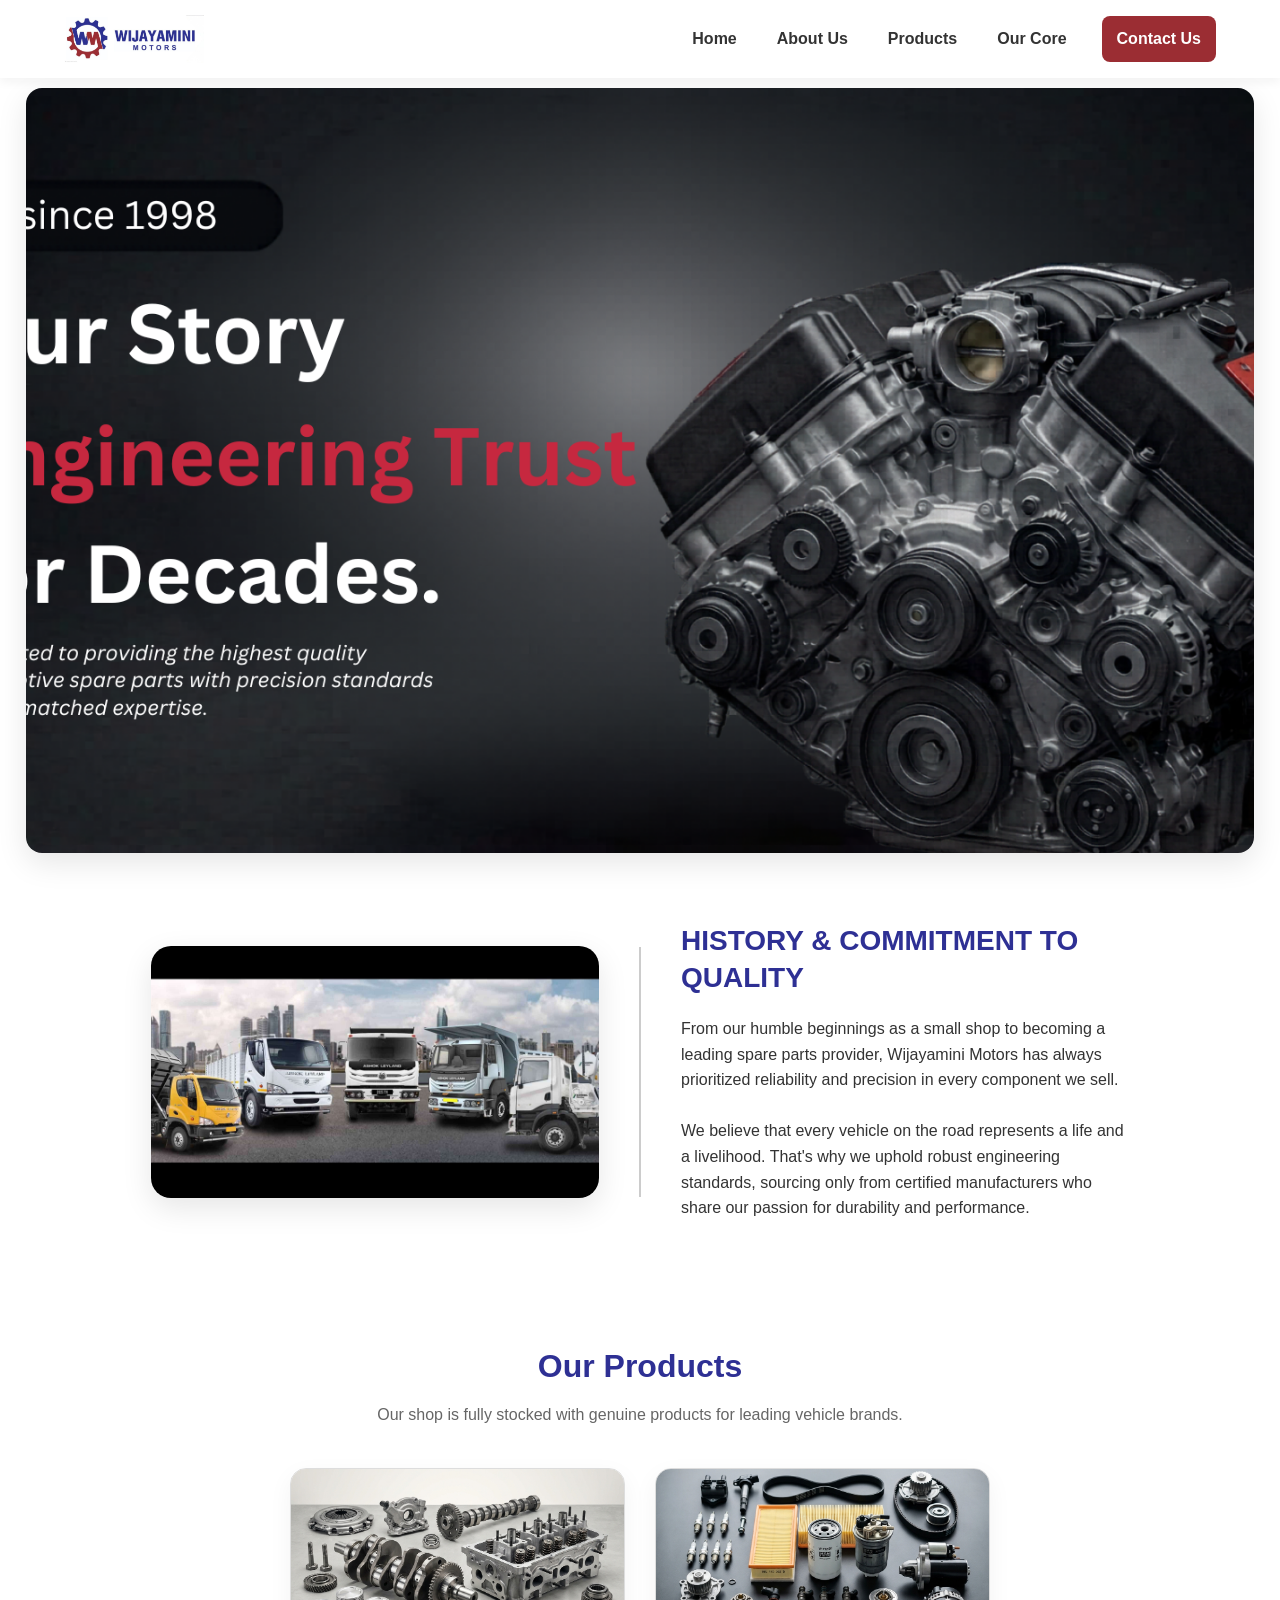
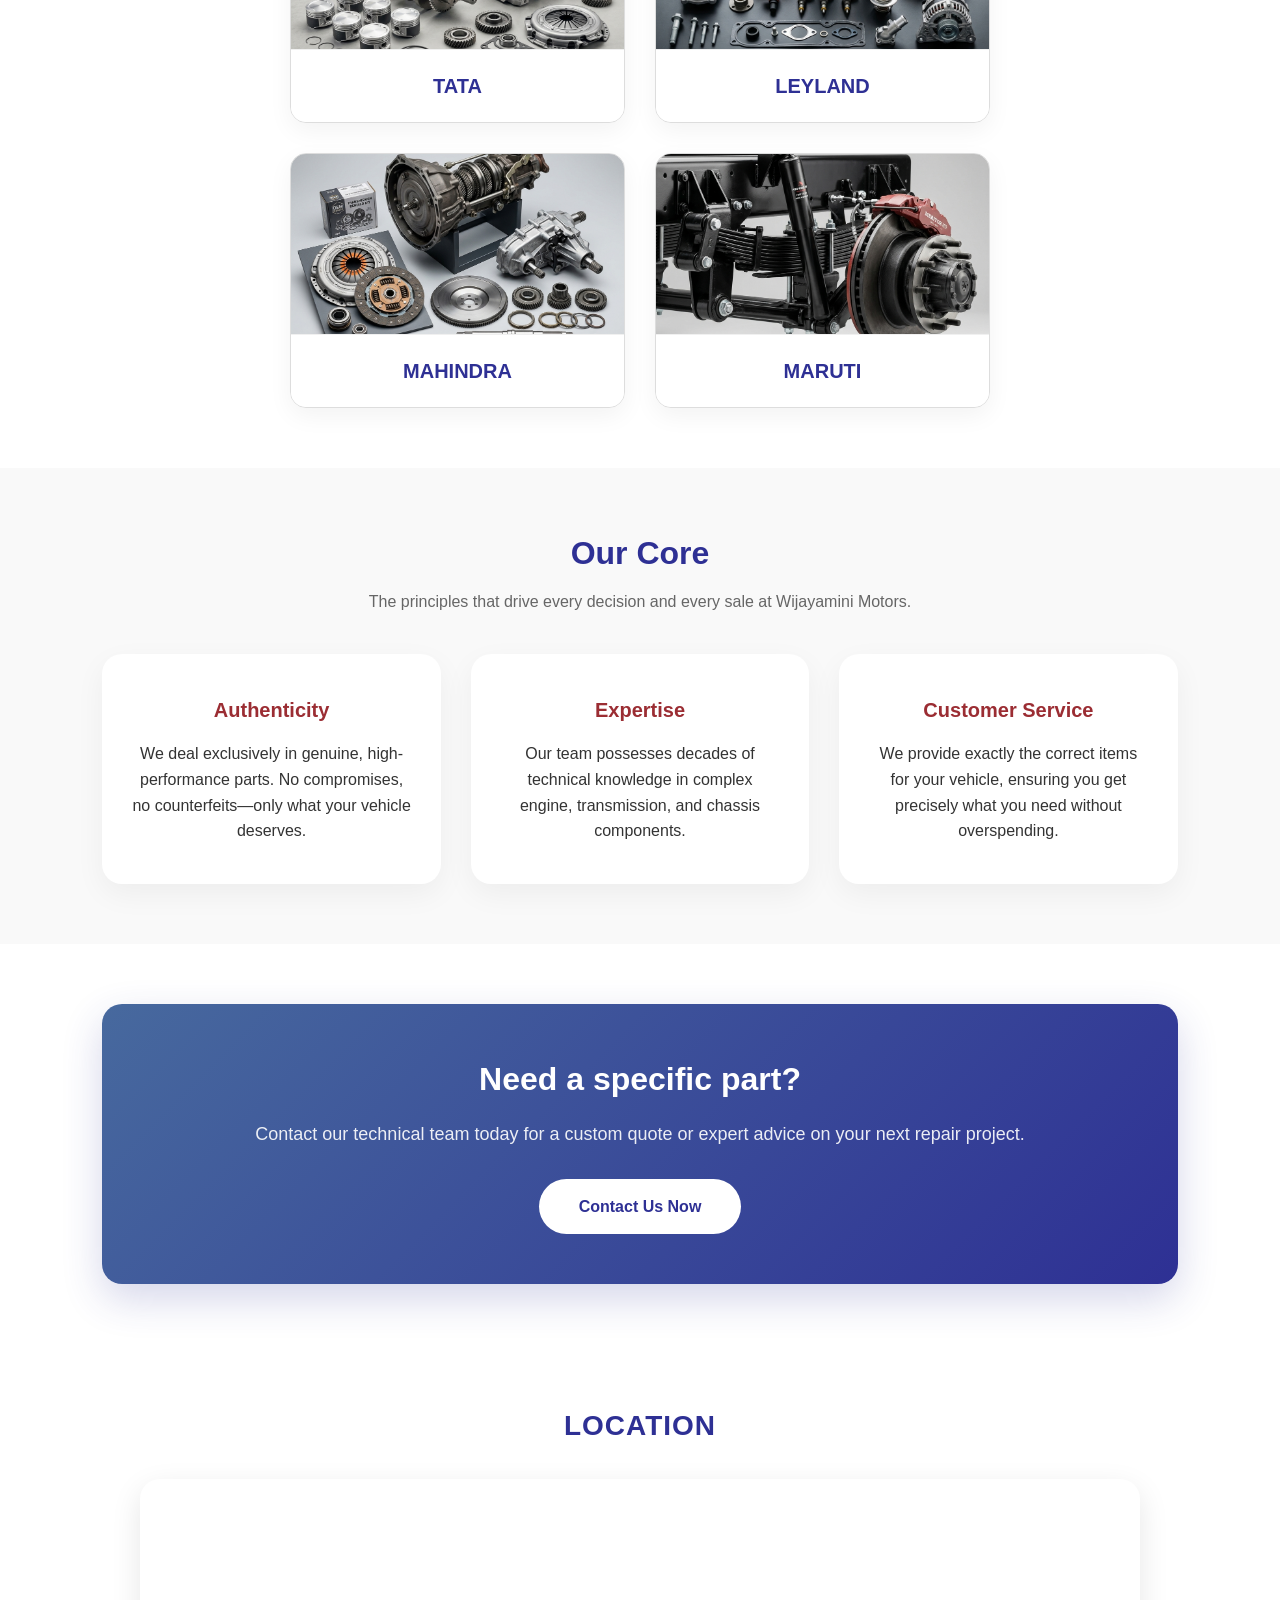
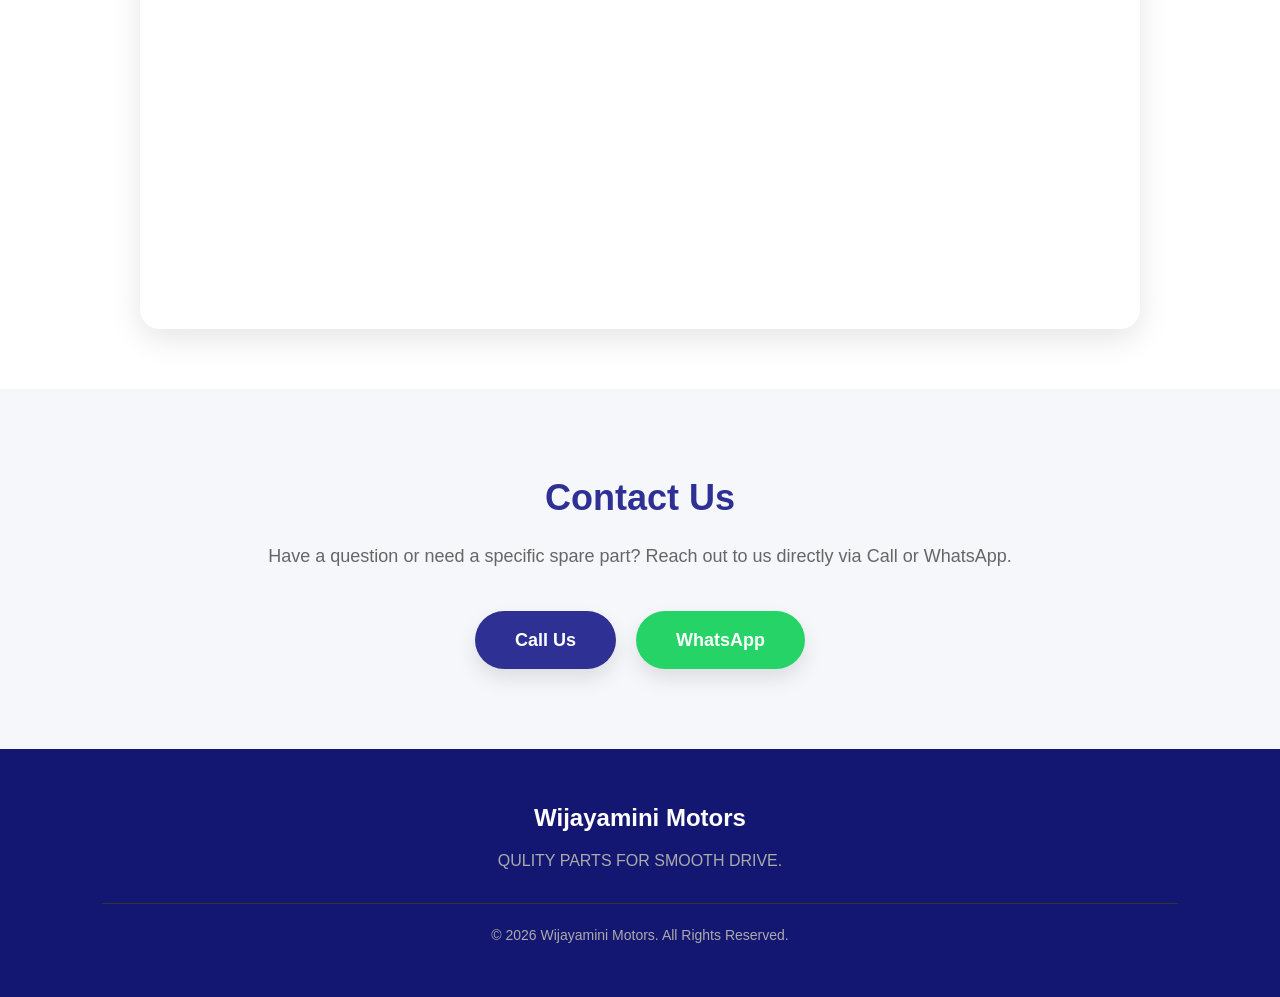
==== commit da001f6b: "change the details" ====
--- a/home.html
+++ b/home.html
@@ -94,8 +94,8 @@
             </div>
             <div class="textCard">
                 <h4>Customer Service</h4>
-                <p>We provide personalized advice for every repair, ensuring you
-                    get exactly what you need without overspending.</p>
+                <p>We provide exactly the correct items for your vehicle,
+                    ensuring you get precisely what you need without overspending.</p>
             </div>
         </div>
     </div>
@@ -122,15 +122,15 @@
         <p>Have a question or need a specific spare part? Reach out to us directly via Call or WhatsApp.</p>
 
         <div class="contactActionBtns">
-            <a href="tel:" class="actionBtn callBtn">Call Us</a>
-            <a href="https://wa.me/" target="_blank" class="actionBtn whatsappBtn">WhatsApp</a>
+            <a href="tel:+94761407820" class="actionBtn callBtn">Call Us</a>
+            <a href="https://wa.me/+94761407820" target="_blank" class="actionBtn whatsappBtn">WhatsApp</a>
         </div>
     </div>
 
     <footer class="footer">
         <div class="footerContent">
             <h3>Wijayamini Motors</h3>
-            <p>Your trusted spare parts partner.</p>
+            <p>QULITY PARTS FOR SMOOTH DRIVE.</p>
             <p class="copyright">
                 © 2026 Wijayamini Motors. All Rights Reserved.
             </p>
